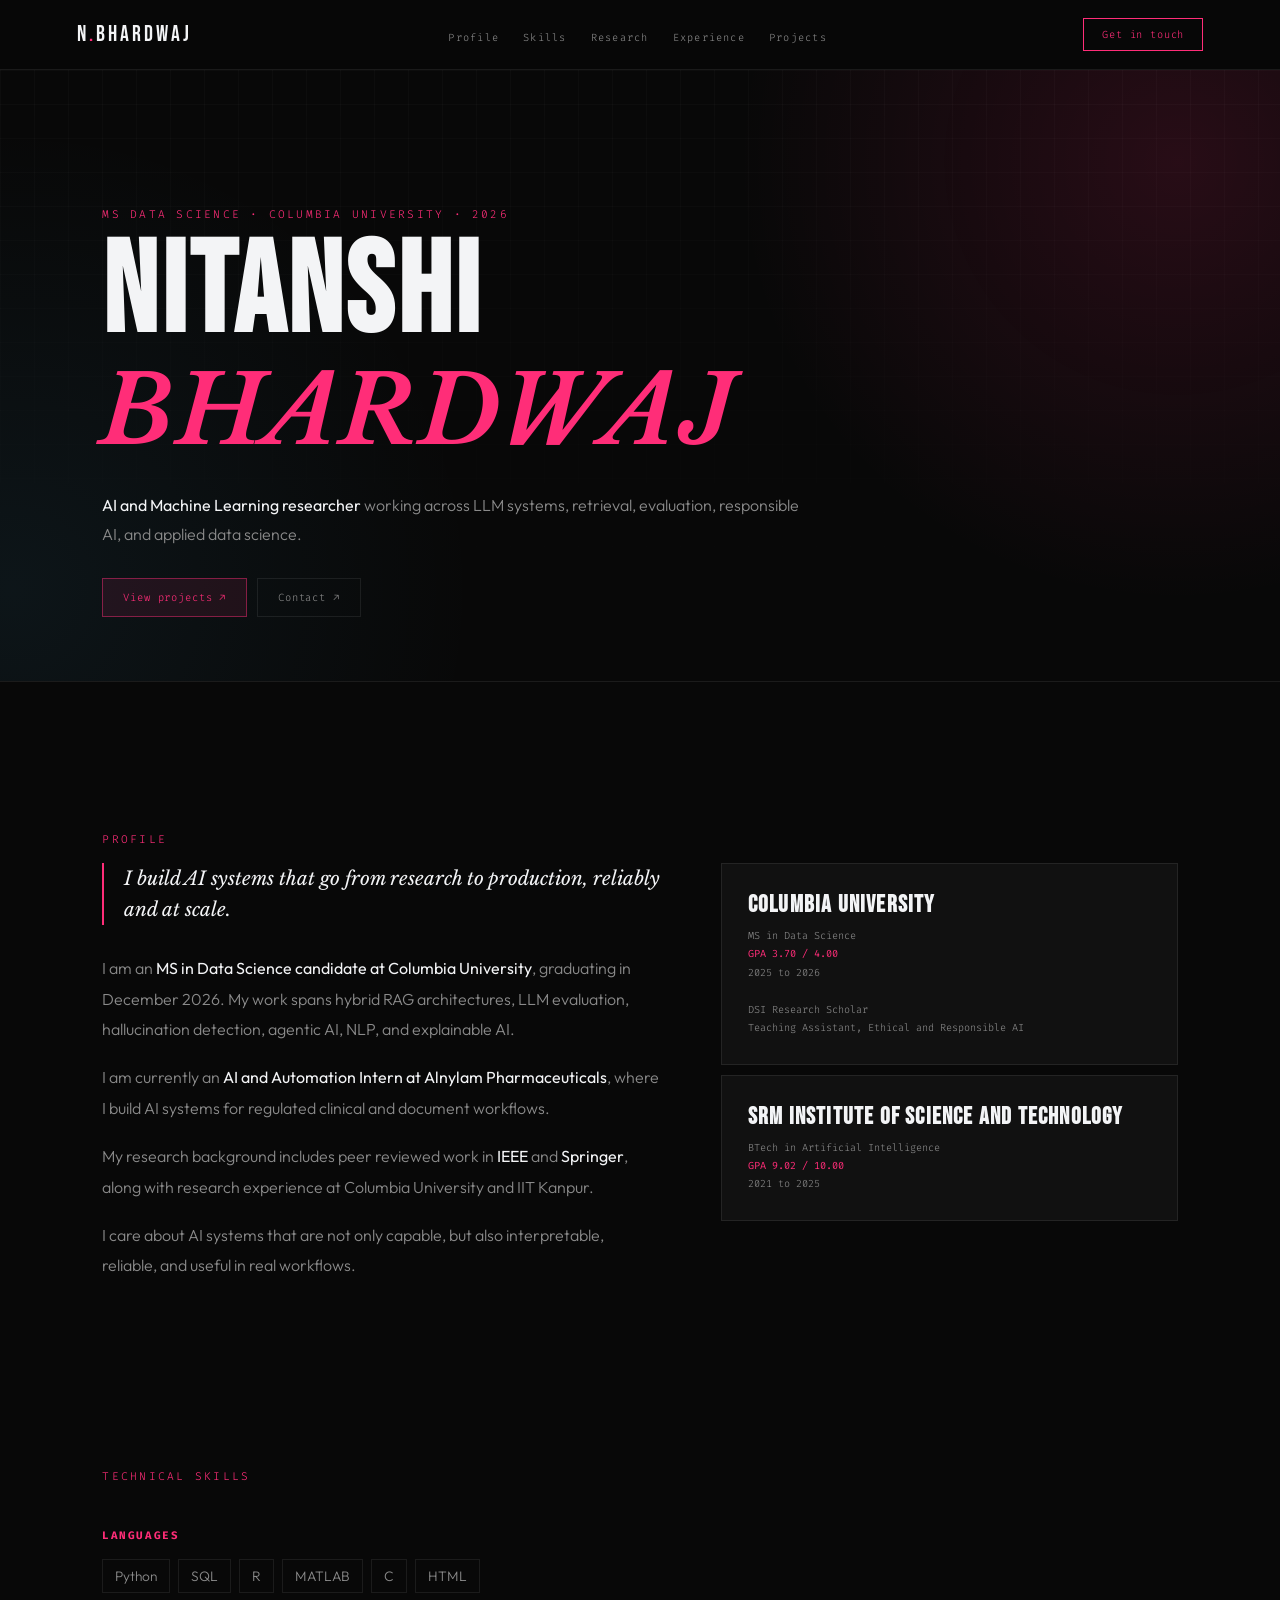
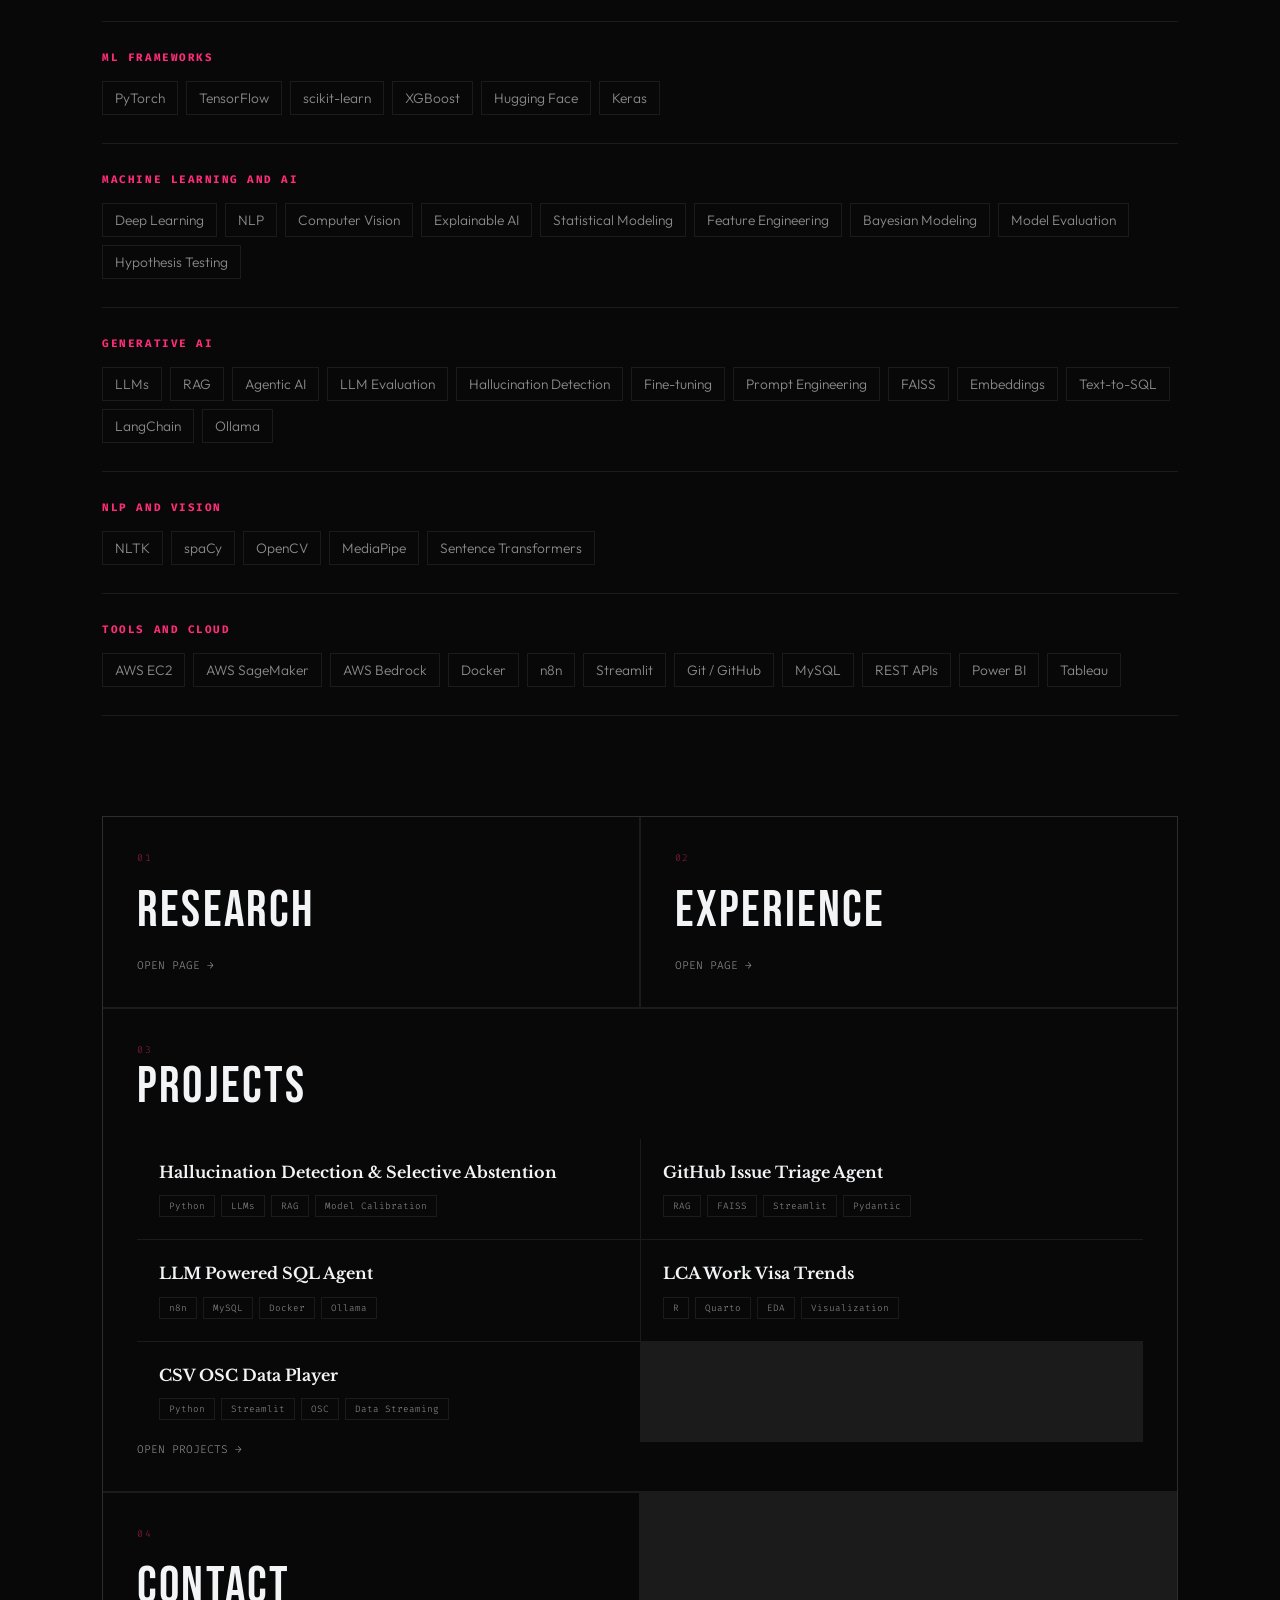
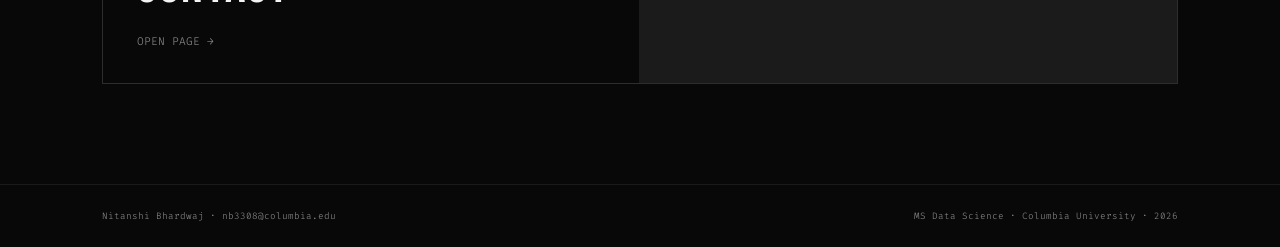
==== index.html @ 0e3512b6 "Keep profile and skills on homepage" ====
<!DOCTYPE html>
<html lang="en">
<head>
<meta charset="UTF-8"/>
<meta name="viewport" content="width=device-width,initial-scale=1.0"/>
<title>Nitanshi Bhardwaj | AI and Data Science</title>
<meta name="description" content="Nitanshi Bhardwaj, Columbia MS Data Science, AI and Machine Learning portfolio"/>
<link href="https://fonts.googleapis.com/css2?family=Bebas+Neue&family=Fira+Code:wght@300;400;500&family=Libre+Baskerville:ital,wght@0,400;0,700;1,400&family=Outfit:wght@300;400;500&display=swap" rel="stylesheet"/>
<link rel="stylesheet" href="assets/site.css"/>
</head>
<body>
<nav>
<a class="nav-mark" href="index.html">N<span>.</span>BHARDWAJ</a>
<ul class="nav-links">
<li><a href="#profile">Profile</a></li>
<li><a href="#skills">Skills</a></li>
<li><a href="research.html">Research</a></li>
<li><a href="experience.html">Experience</a></li>
<li><a href="projects.html">Projects</a></li>
</ul>
<a class="nav-cta" href="contact.html">Get in touch</a>
</nav>

<section class="hero">
<div class="hero-inner">
<div class="kicker">MS Data Science · Columbia University · 2026</div>
<h1>NITANSHI<br/><em>BHARDWAJ</em></h1>
<p class="hero-copy"><strong>AI and Machine Learning researcher</strong> working across LLM systems, retrieval, evaluation, responsible AI, and applied data science.</p>
<div class="hero-actions">
<a class="btn primary" href="projects.html">View projects ↗</a>
<a class="btn" href="contact.html">Contact ↗</a>
</div>
</div>
</section>

<main class="home-sections">

<section id="profile" class="page" style="padding-left:0;padding-right:0">
<div class="kicker">Profile</div>
<div class="content-grid">
<div class="prose">
<div class="quote">I build AI systems that go from research to production, reliably and at scale.</div>
<p>I am an <strong>MS in Data Science candidate at Columbia University</strong>, graduating in December 2026. My work spans hybrid RAG architectures, LLM evaluation, hallucination detection, agentic AI, NLP, and explainable AI.</p>
<p>I am currently an <strong>AI and Automation Intern at Alnylam Pharmaceuticals</strong>, where I build AI systems for regulated clinical and document workflows.</p>
<p>My research background includes peer reviewed work in <strong>IEEE</strong> and <strong>Springer</strong>, along with research experience at Columbia University and IIT Kanpur.</p>
<p>I care about AI systems that are not only capable, but also interpretable, reliable, and useful in real workflows.</p>
</div>
<div>
<div class="info-card"><h3>Columbia University</h3><div class="meta">MS in Data Science<br/><strong>GPA 3.70 / 4.00</strong><br/>2025 to 2026<br/><br/>DSI Research Scholar<br/>Teaching Assistant, Ethical and Responsible AI</div></div>
<div class="info-card"><h3>SRM Institute of Science and Technology</h3><div class="meta">BTech in Artificial Intelligence<br/><strong>GPA 9.02 / 10.00</strong><br/>2021 to 2025</div></div>
</div>
</div>
</section>

<section id="skills" class="page" style="padding-left:0;padding-right:0">
<div class="kicker">Technical Skills</div>
<div class="skill-group"><h3>Languages</h3><div class="skill-pills"><span class="skill-pill">Python</span><span class="skill-pill">SQL</span><span class="skill-pill">R</span><span class="skill-pill">MATLAB</span><span class="skill-pill">C</span><span class="skill-pill">HTML</span></div></div>
<div class="skill-group"><h3>ML Frameworks</h3><div class="skill-pills"><span class="skill-pill">PyTorch</span><span class="skill-pill">TensorFlow</span><span class="skill-pill">scikit-learn</span><span class="skill-pill">XGBoost</span><span class="skill-pill">Hugging Face</span><span class="skill-pill">Keras</span></div></div>
<div class="skill-group"><h3>Machine Learning and AI</h3><div class="skill-pills"><span class="skill-pill">Deep Learning</span><span class="skill-pill">NLP</span><span class="skill-pill">Computer Vision</span><span class="skill-pill">Explainable AI</span><span class="skill-pill">Statistical Modeling</span><span class="skill-pill">Feature Engineering</span><span class="skill-pill">Bayesian Modeling</span><span class="skill-pill">Model Evaluation</span><span class="skill-pill">Hypothesis Testing</span></div></div>
<div class="skill-group"><h3>Generative AI</h3><div class="skill-pills"><span class="skill-pill">LLMs</span><span class="skill-pill">RAG</span><span class="skill-pill">Agentic AI</span><span class="skill-pill">LLM Evaluation</span><span class="skill-pill">Hallucination Detection</span><span class="skill-pill">Fine-tuning</span><span class="skill-pill">Prompt Engineering</span><span class="skill-pill">FAISS</span><span class="skill-pill">Embeddings</span><span class="skill-pill">Text-to-SQL</span><span class="skill-pill">LangChain</span><span class="skill-pill">Ollama</span></div></div>
<div class="skill-group"><h3>NLP and Vision</h3><div class="skill-pills"><span class="skill-pill">NLTK</span><span class="skill-pill">spaCy</span><span class="skill-pill">OpenCV</span><span class="skill-pill">MediaPipe</span><span class="skill-pill">Sentence Transformers</span></div></div>
<div class="skill-group"><h3>Tools and Cloud</h3><div class="skill-pills"><span class="skill-pill">AWS EC2</span><span class="skill-pill">AWS SageMaker</span><span class="skill-pill">AWS Bedrock</span><span class="skill-pill">Docker</span><span class="skill-pill">n8n</span><span class="skill-pill">Streamlit</span><span class="skill-pill">Git / GitHub</span><span class="skill-pill">MySQL</span><span class="skill-pill">REST APIs</span><span class="skill-pill">Power BI</span><span class="skill-pill">Tableau</span></div></div>
</section>

<div class="section-grid">
<a class="section-card" href="research.html"><span class="section-index">01</span><span class="section-title">Research</span><span class="section-arrow">OPEN PAGE →</span></a>
<a class="section-card" href="experience.html"><span class="section-index">02</span><span class="section-title">Experience</span><span class="section-arrow">OPEN PAGE →</span></a>

<div class="section-card projects-preview">
<div>
<div class="section-index">03</div>
<a href="projects.html" style="text-decoration:none"><div class="section-title">Projects</div></a>
<div class="project-mini-list">
<a class="project-mini" href="projects.html#hallucination"><h3>Hallucination Detection &amp; Selective Abstention</h3><div class="tags"><span class="tag">Python</span><span class="tag">LLMs</span><span class="tag">RAG</span><span class="tag">Model Calibration</span></div></a>
<a class="project-mini" href="projects.html#triage"><h3>GitHub Issue Triage Agent</h3><div class="tags"><span class="tag">RAG</span><span class="tag">FAISS</span><span class="tag">Streamlit</span><span class="tag">Pydantic</span></div></a>
<a class="project-mini" href="projects.html#sql-agent"><h3>LLM Powered SQL Agent</h3><div class="tags"><span class="tag">n8n</span><span class="tag">MySQL</span><span class="tag">Docker</span><span class="tag">Ollama</span></div></a>
<a class="project-mini" href="projects.html#visa"><h3>LCA Work Visa Trends</h3><div class="tags"><span class="tag">R</span><span class="tag">Quarto</span><span class="tag">EDA</span><span class="tag">Visualization</span></div></a>
<a class="project-mini" href="projects.html#dataplayer"><h3>CSV OSC Data Player</h3><div class="tags"><span class="tag">Python</span><span class="tag">Streamlit</span><span class="tag">OSC</span><span class="tag">Data Streaming</span></div></a>
</div>
</div>
<a class="section-arrow" href="projects.html" style="text-decoration:none">OPEN PROJECTS →</a>
</div>

<a class="section-card" href="contact.html"><span class="section-index">04</span><span class="section-title">Contact</span><span class="section-arrow">OPEN PAGE →</span></a>
</div>

</main>

<footer>
<span>Nitanshi Bhardwaj · nb3308@columbia.edu</span>
<span>MS Data Science · Columbia University · 2026</span>
</footer>
<script src="assets/site.js"></script>
</body>
</html>
---- assets/site.css ----
:root{
  --black:#080808;
  --dark:#111111;
  --dark2:#181818;
  --fuchsia:#FF2D78;
  --f2:rgba(255,45,120,.09);
  --white:#F3F4F6;
  --off:#8A8A8A;
  --border:rgba(255,255,255,.08);
  --green:#00E5A0;
  --blue:#4FC3F7;
  --purple:#A78BFA;
}
*{box-sizing:border-box;margin:0;padding:0}
html{scroll-behavior:smooth}
body{background:var(--black);color:var(--white);font-family:'Outfit',sans-serif;font-weight:300;min-height:100vh}
a{color:inherit}
nav{position:sticky;top:0;z-index:50;padding:18px 6vw;display:flex;align-items:center;justify-content:space-between;border-bottom:1px solid var(--border);background:rgba(8,8,8,.92);backdrop-filter:blur(18px)}
.nav-mark{font-family:'Bebas Neue',sans-serif;font-size:1.35rem;letter-spacing:.14em;text-decoration:none}
.nav-mark span{color:var(--fuchsia)}
.nav-links{display:flex;gap:24px;list-style:none}
.nav-links a{font-family:'Fira Code',monospace;font-size:.65rem;color:var(--off);text-decoration:none;letter-spacing:.12em;transition:.2s}
.nav-links a:hover,.nav-links a.active{color:var(--white)}
.nav-cta{padding:9px 18px;border:1px solid var(--fuchsia);font-family:'Fira Code',monospace;font-size:.65rem;color:var(--fuchsia);text-decoration:none;letter-spacing:.08em}
.nav-cta:hover{background:var(--fuchsia);color:var(--black)}
.hero{min-height:68vh;padding:100px 8vw 64px;display:flex;align-items:flex-end;position:relative;overflow:hidden;border-bottom:1px solid var(--border)}
.hero::before{content:'';position:absolute;inset:-20%;background:
radial-gradient(circle at 80% 25%,rgba(255,45,120,.13),transparent 28%),
radial-gradient(circle at 15% 75%,rgba(79,195,247,.07),transparent 28%);
animation:drift 12s ease-in-out infinite alternate}
.hero::after{content:'';position:absolute;inset:0;background-image:linear-gradient(rgba(255,255,255,.025) 1px,transparent 1px),linear-gradient(90deg,rgba(255,255,255,.025) 1px,transparent 1px);background-size:34px 34px;mask-image:linear-gradient(to bottom,black,transparent 90%)}
.hero-inner{position:relative;z-index:2;max-width:1050px}
.kicker{font-family:'Fira Code',monospace;color:var(--fuchsia);letter-spacing:.2em;text-transform:uppercase;font-size:.7rem;margin-bottom:16px}
.hero h1,.page-head h1{font-family:'Bebas Neue',sans-serif;font-size:clamp(4rem,10vw,9rem);line-height:.88;letter-spacing:.025em}
.hero h1 em,.page-head h1 em{font-family:'Libre Baskerville',serif;font-style:italic;color:var(--fuchsia);font-size:.74em}
.hero-copy{max-width:700px;color:var(--off);font-size:1rem;line-height:1.85;margin-top:28px}
.hero-copy strong{color:var(--white);font-weight:400}
.hero-actions{display:flex;gap:10px;flex-wrap:wrap;margin-top:28px}
.btn{display:inline-flex;align-items:center;gap:9px;padding:12px 20px;border:1px solid var(--border);font-family:'Fira Code',monospace;font-size:.66rem;text-decoration:none;letter-spacing:.08em;color:var(--off);transition:.2s}
.btn:hover{color:var(--white);border-color:var(--white)}
.btn.primary{color:var(--fuchsia);border-color:rgba(255,45,120,.45);background:var(--f2)}
.btn.primary:hover{background:var(--fuchsia);color:var(--black);border-color:var(--fuchsia)}
.home-sections{padding:80px 8vw 100px}
.section-grid{display:grid;grid-template-columns:repeat(2,minmax(0,1fr));gap:2px;background:var(--border);border:1px solid var(--border)}
.section-card{background:var(--black);min-height:190px;padding:34px;display:flex;flex-direction:column;justify-content:space-between;text-decoration:none;position:relative;overflow:hidden;transition:.25s}
.section-card:hover{background:var(--dark)}
.section-card::before{content:'';position:absolute;left:0;top:0;width:100%;height:1px;background:var(--fuchsia);transform:scaleX(0);transform-origin:left;transition:.45s}
.section-card:hover::before{transform:scaleX(1)}
.section-index{font-family:'Fira Code',monospace;color:rgba(255,45,120,.5);font-size:.62rem;letter-spacing:.14em}
.section-title{font-family:'Bebas Neue',sans-serif;font-size:clamp(2rem,4vw,3.7rem);letter-spacing:.04em}
.section-arrow{font-family:'Fira Code',monospace;color:var(--off);font-size:.7rem;transition:.2s}
.section-card:hover .section-arrow{color:var(--fuchsia);transform:translateX(5px)}
.projects-preview{grid-column:1/-1;min-height:auto}
.project-mini-list{display:grid;grid-template-columns:repeat(2,minmax(0,1fr));gap:1px;background:var(--border);margin-top:22px}
.project-mini{background:var(--black);padding:22px;text-decoration:none;transition:.2s}
.project-mini:hover{background:var(--dark2)}
.project-mini h3{font-family:'Libre Baskerville',serif;font-size:1rem;line-height:1.4;margin-bottom:12px}
.tags{display:flex;flex-wrap:wrap;gap:6px}
.tag{padding:4px 9px;border:1px solid var(--border);font-family:'Fira Code',monospace;font-size:.58rem;color:var(--off)}
.page-head{padding:92px 8vw 56px;border-bottom:1px solid var(--border);background:var(--dark)}
.page-head p{max-width:680px;color:var(--off);line-height:1.8;margin-top:20px}
.page{padding:70px 8vw 100px;max-width:1280px;margin:0 auto}
.content-grid{display:grid;grid-template-columns:1.1fr .9fr;gap:60px}
.prose p{color:var(--off);line-height:1.9;margin-bottom:18px;font-size:1rem}
.prose strong{color:var(--white);font-weight:400}
.quote{font-family:'Libre Baskerville',serif;font-style:italic;font-size:1.18rem;line-height:1.65;border-left:2px solid var(--fuchsia);padding-left:20px;margin-bottom:28px}
.info-card{border:1px solid var(--border);background:var(--dark);padding:26px;margin-bottom:10px}
.info-card h3{font-family:'Bebas Neue',sans-serif;font-size:1.5rem;letter-spacing:.05em;margin-bottom:8px}
.meta{font-family:'Fira Code',monospace;font-size:.64rem;color:var(--off);line-height:1.8}
.meta strong{color:var(--fuchsia);font-weight:400}
.skill-group{padding:28px 0;border-bottom:1px solid var(--border)}
.skill-group:first-child{border-top:1px solid var(--border)}
.skill-group h3{font-family:'Fira Code',monospace;text-transform:uppercase;letter-spacing:.14em;font-size:.68rem;color:var(--fuchsia);margin-bottom:16px}
.skill-pills{display:flex;flex-wrap:wrap;gap:8px}
.skill-pill{padding:7px 12px;border:1px solid var(--border);color:var(--off);font-size:.86rem;transition:.2s}
.skill-pill:hover{border-color:var(--fuchsia);color:var(--fuchsia)}
.timeline{display:flex;flex-direction:column}
.timeline-item{display:grid;grid-template-columns:160px 1fr;gap:42px;padding:36px 0;border-bottom:1px solid var(--border)}
.timeline-item:first-child{border-top:1px solid var(--border)}
.period{font-family:'Fira Code',monospace;font-size:.64rem;color:var(--off);line-height:1.7}
.role{font-family:'Bebas Neue',sans-serif;font-size:1.7rem;letter-spacing:.05em}
.org{font-family:'Fira Code',monospace;color:var(--fuchsia);font-size:.68rem;letter-spacing:.08em;margin:5px 0 14px}
.bullets{list-style:none}
.bullets li{color:var(--off);line-height:1.75;margin:7px 0;padding-left:18px;position:relative}
.bullets li::before{content:'›';position:absolute;left:0;color:var(--fuchsia)}
.research-list{display:flex;flex-direction:column}
.paper{padding:36px 0;border-bottom:1px solid var(--border)}
.paper:first-child{border-top:1px solid var(--border)}
.paper-label{font-family:'Fira Code',monospace;color:var(--fuchsia);font-size:.64rem;letter-spacing:.14em;margin-bottom:12px}
.paper h2{font-family:'Libre Baskerville',serif;font-size:1.3rem;line-height:1.45;margin-bottom:12px}
.paper h2 a{text-decoration:none}
.paper h2 a:hover{color:var(--fuchsia)}
.paper p{color:var(--off);line-height:1.8;max-width:780px}
.project-detail{padding:44px 0;border-bottom:1px solid var(--border);scroll-margin-top:85px}
.project-detail:first-child{border-top:1px solid var(--border)}
.project-detail h2{font-family:'Libre Baskerville',serif;font-size:1.35rem;line-height:1.45;margin-bottom:14px}
.project-detail p{color:var(--off);line-height:1.8;max-width:820px;margin-bottom:16px}
.project-links{display:flex;gap:8px;flex-wrap:wrap;margin-top:18px}
.contact-grid{display:grid;grid-template-columns:repeat(2,minmax(0,1fr));gap:2px;background:var(--border)}
.contact-card{background:var(--black);padding:34px;text-decoration:none;min-height:150px;display:flex;flex-direction:column;justify-content:space-between;transition:.2s}
.contact-card:hover{background:var(--dark)}
.contact-card strong{font-family:'Bebas Neue',sans-serif;font-size:2rem;letter-spacing:.04em}
.contact-card span{font-family:'Fira Code',monospace;color:var(--off);font-size:.64rem}
footer{padding:25px 8vw;border-top:1px solid var(--border);display:flex;justify-content:space-between;gap:20px;color:var(--off);font-family:'Fira Code',monospace;font-size:.58rem}
@keyframes drift{from{transform:translate3d(-1%,0,0) scale(1)}to{transform:translate3d(2%,1%,0) scale(1.04)}}
@media(max-width:900px){
  .nav-links{display:none}
  nav{padding:16px 5vw}
  .hero,.page-head{padding-left:6vw;padding-right:6vw}
  .home-sections,.page{padding-left:6vw;padding-right:6vw}
  .section-grid,.content-grid,.contact-grid{grid-template-columns:1fr}
  .project-mini-list{grid-template-columns:1fr}
  .timeline-item{grid-template-columns:1fr;gap:14px}
  footer{flex-direction:column}
}
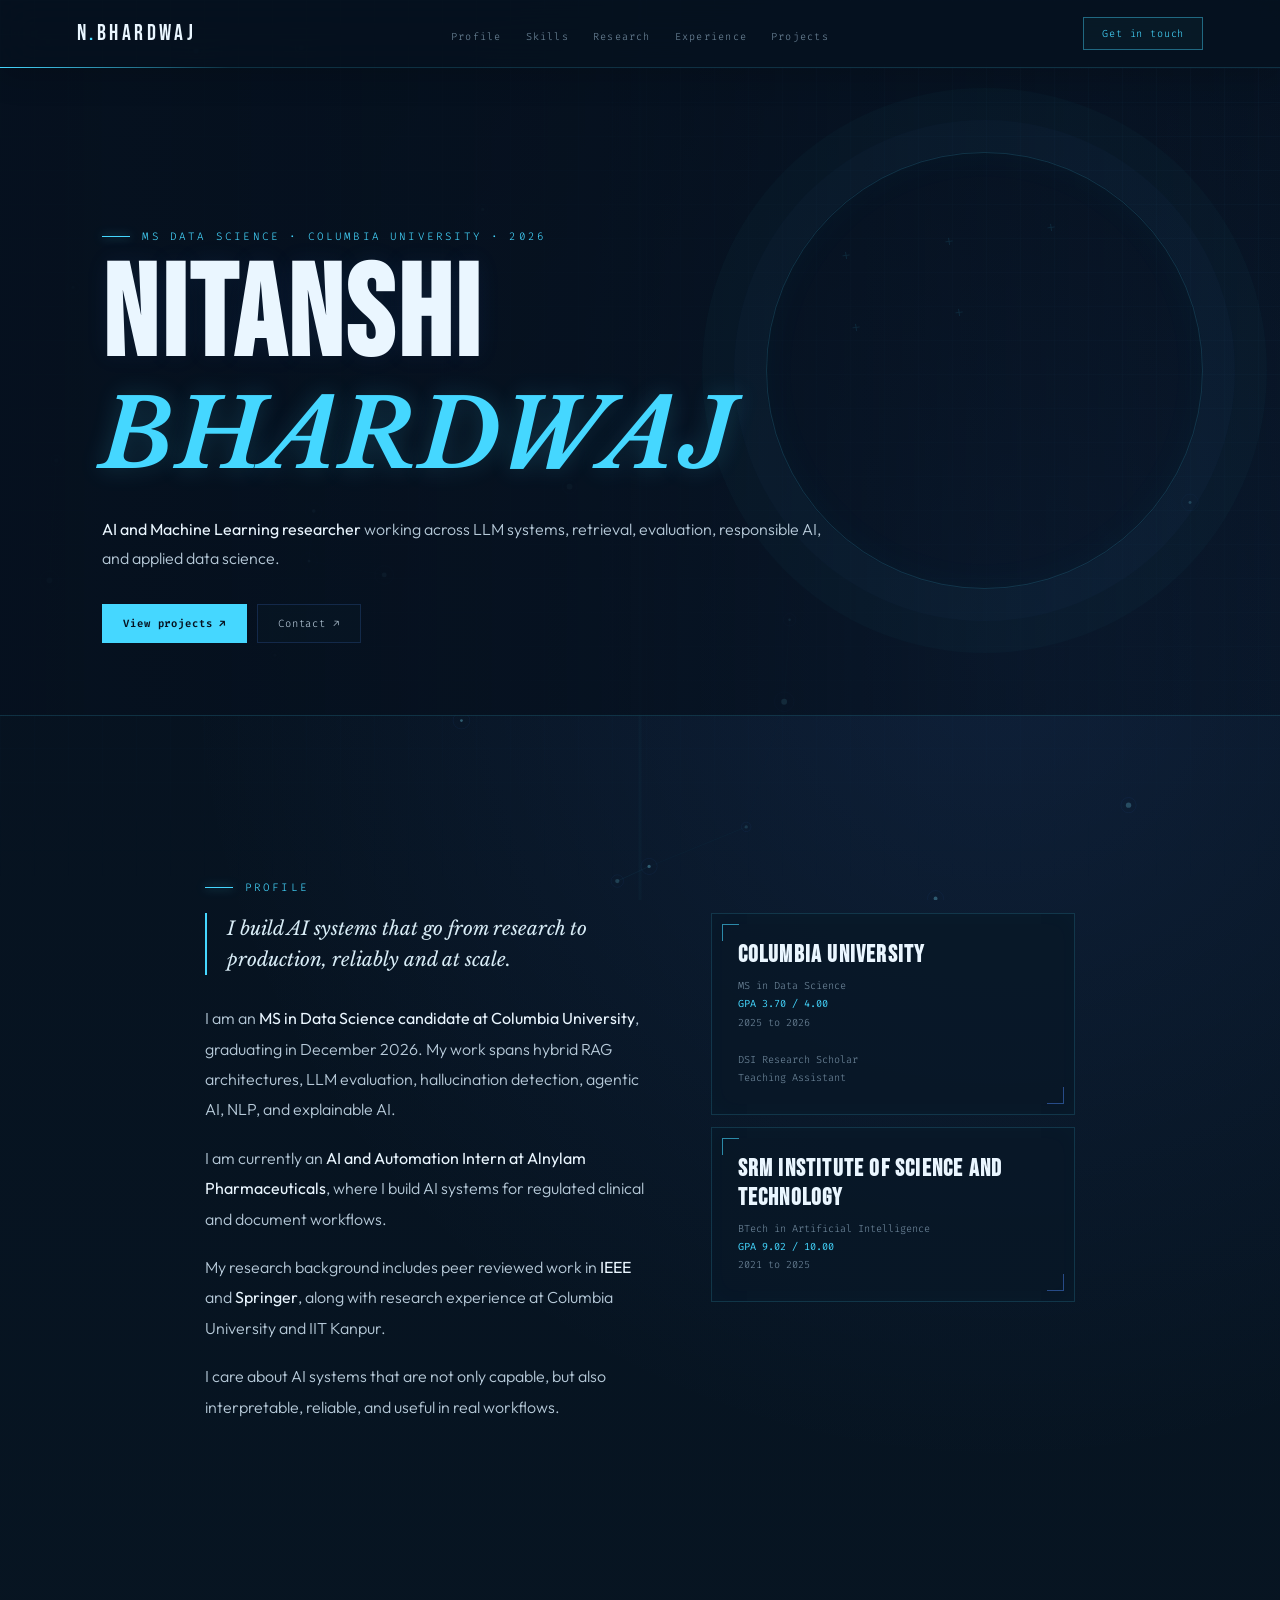
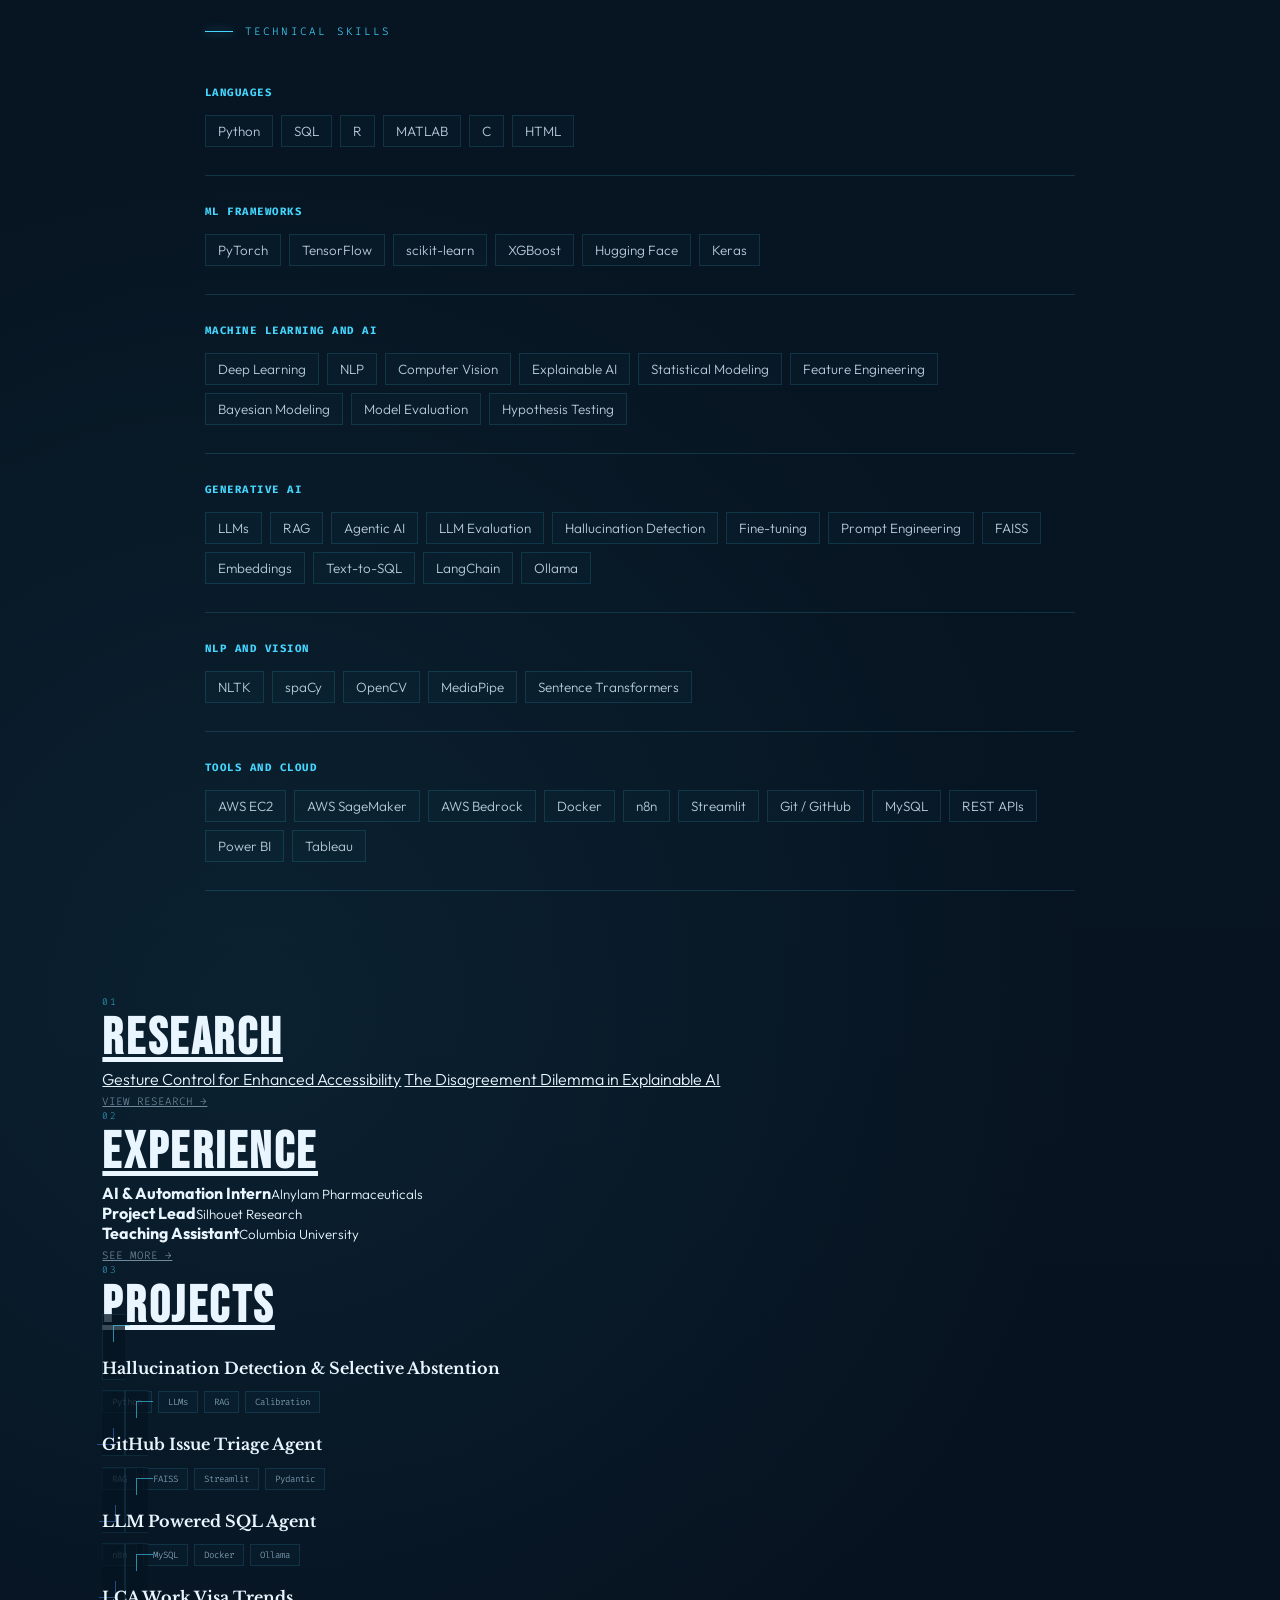
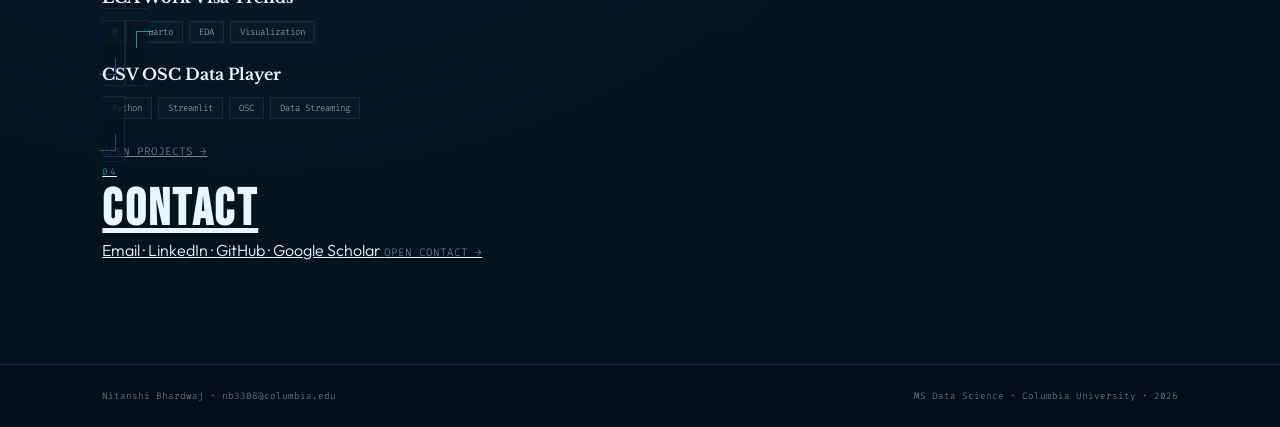
==== commit 09b215bf: "Fix homepage previews and force neural blueprint styles" ====
--- a/index.html
+++ b/index.html
@@ -6,7 +6,7 @@
 <title>Nitanshi Bhardwaj | AI and Data Science</title>
 <meta name="description" content="Nitanshi Bhardwaj, Columbia MS Data Science, AI and Machine Learning portfolio"/>
 <link href="https://fonts.googleapis.com/css2?family=Bebas+Neue&family=Fira+Code:wght@300;400;500&family=Libre+Baskerville:ital,wght@0,400;0,700;1,400&family=Outfit:wght@300;400;500&display=swap" rel="stylesheet"/>
-<link rel="stylesheet" href="assets/site.css"/>
+<link rel="stylesheet" href="assets/site.css?v=20261009-3"/>
 </head>
 <body>
 <nav>
@@ -35,7 +35,7 @@
 
 <main class="home-sections">
 
-<section id="profile" class="page" style="padding-left:0;padding-right:0">
+<section id="profile" class="page home-block">
 <div class="kicker">Profile</div>
 <div class="content-grid">
 <div class="prose">
@@ -46,13 +46,13 @@
 <p>I care about AI systems that are not only capable, but also interpretable, reliable, and useful in real workflows.</p>
 </div>
 <div>
-<div class="info-card"><h3>Columbia University</h3><div class="meta">MS in Data Science<br/><strong>GPA 3.70 / 4.00</strong><br/>2025 to 2026<br/><br/>DSI Research Scholar<br/>Teaching Assistant, Ethical and Responsible AI</div></div>
+<div class="info-card"><h3>Columbia University</h3><div class="meta">MS in Data Science<br/><strong>GPA 3.70 / 4.00</strong><br/>2025 to 2026<br/><br/>DSI Research Scholar<br/>Teaching Assistant</div></div>
 <div class="info-card"><h3>SRM Institute of Science and Technology</h3><div class="meta">BTech in Artificial Intelligence<br/><strong>GPA 9.02 / 10.00</strong><br/>2021 to 2025</div></div>
 </div>
 </div>
 </section>
 
-<section id="skills" class="page" style="padding-left:0;padding-right:0">
+<section id="skills" class="page home-block">
 <div class="kicker">Technical Skills</div>
 <div class="skill-group"><h3>Languages</h3><div class="skill-pills"><span class="skill-pill">Python</span><span class="skill-pill">SQL</span><span class="skill-pill">R</span><span class="skill-pill">MATLAB</span><span class="skill-pill">C</span><span class="skill-pill">HTML</span></div></div>
 <div class="skill-group"><h3>ML Frameworks</h3><div class="skill-pills"><span class="skill-pill">PyTorch</span><span class="skill-pill">TensorFlow</span><span class="skill-pill">scikit-learn</span><span class="skill-pill">XGBoost</span><span class="skill-pill">Hugging Face</span><span class="skill-pill">Keras</span></div></div>
@@ -62,34 +62,55 @@
 <div class="skill-group"><h3>Tools and Cloud</h3><div class="skill-pills"><span class="skill-pill">AWS EC2</span><span class="skill-pill">AWS SageMaker</span><span class="skill-pill">AWS Bedrock</span><span class="skill-pill">Docker</span><span class="skill-pill">n8n</span><span class="skill-pill">Streamlit</span><span class="skill-pill">Git / GitHub</span><span class="skill-pill">MySQL</span><span class="skill-pill">REST APIs</span><span class="skill-pill">Power BI</span><span class="skill-pill">Tableau</span></div></div>
 </section>
 
-<div class="section-grid">
-<a class="section-card" href="research.html"><span class="section-index">01</span><span class="section-title">Research</span><span class="section-arrow">OPEN PAGE →</span></a>
-<a class="section-card" href="experience.html"><span class="section-index">02</span><span class="section-title">Experience</span><span class="section-arrow">OPEN PAGE →</span></a>
+<div class="home-preview-grid">
 
-<div class="section-card projects-preview">
-<div>
+<section class="preview-card research-preview">
+<div class="section-index">01</div>
+<a class="preview-title-link" href="research.html"><h2 class="section-title">Research</h2></a>
+<div class="preview-list">
+<a href="research.html#gesture">Gesture Control for Enhanced Accessibility</a>
+<a href="research.html#xai">The Disagreement Dilemma in Explainable AI</a>
+</div>
+<a class="section-arrow" href="research.html">VIEW RESEARCH →</a>
+</section>
+
+<section class="preview-card experience-preview">
+<div class="section-index">02</div>
+<a class="preview-title-link" href="experience.html"><h2 class="section-title">Experience</h2></a>
+<div class="current-role-list">
+<div class="current-role"><span class="status-dot"></span><div><strong>AI &amp; Automation Intern</strong><small>Alnylam Pharmaceuticals</small></div></div>
+<div class="current-role"><span class="status-dot"></span><div><strong>Project Lead</strong><small>Silhouet Research</small></div></div>
+<div class="current-role"><span class="status-dot"></span><div><strong>Teaching Assistant</strong><small>Columbia University</small></div></div>
+</div>
+<a class="section-arrow" href="experience.html">SEE MORE →</a>
+</section>
+
+<section class="preview-card projects-preview">
 <div class="section-index">03</div>
-<a href="projects.html" style="text-decoration:none"><div class="section-title">Projects</div></a>
-<div class="project-mini-list">
-<a class="project-mini" href="projects.html#hallucination"><h3>Hallucination Detection &amp; Selective Abstention</h3><div class="tags"><span class="tag">Python</span><span class="tag">LLMs</span><span class="tag">RAG</span><span class="tag">Model Calibration</span></div></a>
+<a class="preview-title-link" href="projects.html"><h2 class="section-title">Projects</h2></a>
+<div class="project-home-grid">
+<a class="project-mini" href="projects.html#hallucination"><h3>Hallucination Detection &amp; Selective Abstention</h3><div class="tags"><span class="tag">Python</span><span class="tag">LLMs</span><span class="tag">RAG</span><span class="tag">Calibration</span></div></a>
 <a class="project-mini" href="projects.html#triage"><h3>GitHub Issue Triage Agent</h3><div class="tags"><span class="tag">RAG</span><span class="tag">FAISS</span><span class="tag">Streamlit</span><span class="tag">Pydantic</span></div></a>
 <a class="project-mini" href="projects.html#sql-agent"><h3>LLM Powered SQL Agent</h3><div class="tags"><span class="tag">n8n</span><span class="tag">MySQL</span><span class="tag">Docker</span><span class="tag">Ollama</span></div></a>
 <a class="project-mini" href="projects.html#visa"><h3>LCA Work Visa Trends</h3><div class="tags"><span class="tag">R</span><span class="tag">Quarto</span><span class="tag">EDA</span><span class="tag">Visualization</span></div></a>
 <a class="project-mini" href="projects.html#dataplayer"><h3>CSV OSC Data Player</h3><div class="tags"><span class="tag">Python</span><span class="tag">Streamlit</span><span class="tag">OSC</span><span class="tag">Data Streaming</span></div></a>
 </div>
+<a class="section-arrow" href="projects.html">OPEN PROJECTS →</a>
+</section>
+
+<a class="contact-strip" href="contact.html">
+<div><span class="section-index">04</span><h2 class="section-title">Contact</h2></div>
+<span class="contact-strip-copy">Email · LinkedIn · GitHub · Google Scholar</span>
+<span class="section-arrow">OPEN CONTACT →</span>
+</a>
+
 </div>
-<a class="section-arrow" href="projects.html" style="text-decoration:none">OPEN PROJECTS →</a>
-</div>
-
-<a class="section-card" href="contact.html"><span class="section-index">04</span><span class="section-title">Contact</span><span class="section-arrow">OPEN PAGE →</span></a>
-</div>
-
 </main>
 
 <footer>
 <span>Nitanshi Bhardwaj · nb3308@columbia.edu</span>
 <span>MS Data Science · Columbia University · 2026</span>
 </footer>
-<script src="assets/site.js"></script>
+<script src="assets/site.js?v=20261009-3"></script>
 </body>
 </html>
--- a/assets/site.css
+++ b/assets/site.css
@@ -1,109 +1,519 @@
 
 :root{
-  --black:#080808;
-  --dark:#111111;
-  --dark2:#181818;
-  --fuchsia:#FF2D78;
-  --f2:rgba(255,45,120,.09);
-  --white:#F3F4F6;
-  --off:#8A8A8A;
-  --border:rgba(255,255,255,.08);
-  --green:#00E5A0;
-  --blue:#4FC3F7;
-  --purple:#A78BFA;
+  --bg:#06111f;
+  --bg2:#081827;
+  --panel:rgba(8,24,39,.78);
+  --panel2:rgba(10,31,49,.72);
+  --cyan:#45d7ff;
+  --cyan2:#7ee8ff;
+  --blue:#4f8cff;
+  --violet:#8b7cf6;
+  --white:#eaf6ff;
+  --text:#b7cad9;
+  --muted:#71899d;
+  --line:rgba(69,215,255,.16);
+  --line2:rgba(79,140,255,.18);
+  --grid:rgba(76,164,220,.055);
+  --glow:0 0 24px rgba(69,215,255,.13);
 }
 *{box-sizing:border-box;margin:0;padding:0}
-html{scroll-behavior:smooth}
-body{background:var(--black);color:var(--white);font-family:'Outfit',sans-serif;font-weight:300;min-height:100vh}
+html{scroll-behavior:smooth;background:var(--bg)}
+body{
+  color:var(--white);
+  font-family:'Outfit',sans-serif;
+  font-weight:300;
+  min-height:100vh;
+  background:
+    radial-gradient(circle at 78% 18%,rgba(79,140,255,.11),transparent 26%),
+    radial-gradient(circle at 20% 72%,rgba(69,215,255,.07),transparent 30%),
+    linear-gradient(180deg,#06111f 0%,#071522 50%,#06111f 100%);
+  overflow-x:hidden;
+}
+body::before{
+  content:'';
+  position:fixed;
+  inset:0;
+  pointer-events:none;
+  z-index:0;
+  background-image:
+    linear-gradient(var(--grid) 1px,transparent 1px),
+    linear-gradient(90deg,var(--grid) 1px,transparent 1px);
+  background-size:34px 34px;
+  mask-image:linear-gradient(to bottom,rgba(0,0,0,.95),rgba(0,0,0,.42) 70%,transparent);
+}
+body::after{
+  content:'';
+  position:fixed;
+  inset:0;
+  pointer-events:none;
+  z-index:0;
+  background:linear-gradient(90deg,transparent 49.8%,rgba(69,215,255,.035) 50%,transparent 50.2%);
+}
 a{color:inherit}
-nav{position:sticky;top:0;z-index:50;padding:18px 6vw;display:flex;align-items:center;justify-content:space-between;border-bottom:1px solid var(--border);background:rgba(8,8,8,.92);backdrop-filter:blur(18px)}
-.nav-mark{font-family:'Bebas Neue',sans-serif;font-size:1.35rem;letter-spacing:.14em;text-decoration:none}
-.nav-mark span{color:var(--fuchsia)}
+nav,.hero,.home-sections,.page-head,.page,footer{position:relative;z-index:2}
+#neural-canvas{
+  position:fixed;
+  inset:0;
+  width:100%;
+  height:100%;
+  z-index:1;
+  pointer-events:none;
+  opacity:.5;
+}
+nav{
+  position:sticky;
+  top:0;
+  z-index:50;
+  padding:17px 6vw;
+  display:flex;
+  align-items:center;
+  justify-content:space-between;
+  border-bottom:1px solid var(--line);
+  background:rgba(6,17,31,.83);
+  backdrop-filter:blur(18px);
+  box-shadow:0 10px 30px rgba(0,0,0,.16);
+}
+nav::after{
+  content:'';
+  position:absolute;
+  left:0;
+  bottom:-1px;
+  width:18%;
+  height:1px;
+  background:linear-gradient(90deg,var(--cyan),transparent);
+  animation:scanline 7s ease-in-out infinite alternate;
+}
+.nav-mark{
+  font-family:'Bebas Neue',sans-serif;
+  font-size:1.35rem;
+  letter-spacing:.16em;
+  text-decoration:none;
+  color:var(--white);
+}
+.nav-mark span{color:var(--cyan)}
 .nav-links{display:flex;gap:24px;list-style:none}
-.nav-links a{font-family:'Fira Code',monospace;font-size:.65rem;color:var(--off);text-decoration:none;letter-spacing:.12em;transition:.2s}
-.nav-links a:hover,.nav-links a.active{color:var(--white)}
-.nav-cta{padding:9px 18px;border:1px solid var(--fuchsia);font-family:'Fira Code',monospace;font-size:.65rem;color:var(--fuchsia);text-decoration:none;letter-spacing:.08em}
-.nav-cta:hover{background:var(--fuchsia);color:var(--black)}
-.hero{min-height:68vh;padding:100px 8vw 64px;display:flex;align-items:flex-end;position:relative;overflow:hidden;border-bottom:1px solid var(--border)}
-.hero::before{content:'';position:absolute;inset:-20%;background:
-radial-gradient(circle at 80% 25%,rgba(255,45,120,.13),transparent 28%),
-radial-gradient(circle at 15% 75%,rgba(79,195,247,.07),transparent 28%);
-animation:drift 12s ease-in-out infinite alternate}
-.hero::after{content:'';position:absolute;inset:0;background-image:linear-gradient(rgba(255,255,255,.025) 1px,transparent 1px),linear-gradient(90deg,rgba(255,255,255,.025) 1px,transparent 1px);background-size:34px 34px;mask-image:linear-gradient(to bottom,black,transparent 90%)}
-.hero-inner{position:relative;z-index:2;max-width:1050px}
-.kicker{font-family:'Fira Code',monospace;color:var(--fuchsia);letter-spacing:.2em;text-transform:uppercase;font-size:.7rem;margin-bottom:16px}
-.hero h1,.page-head h1{font-family:'Bebas Neue',sans-serif;font-size:clamp(4rem,10vw,9rem);line-height:.88;letter-spacing:.025em}
-.hero h1 em,.page-head h1 em{font-family:'Libre Baskerville',serif;font-style:italic;color:var(--fuchsia);font-size:.74em}
-.hero-copy{max-width:700px;color:var(--off);font-size:1rem;line-height:1.85;margin-top:28px}
+.nav-links a{
+  font-family:'Fira Code',monospace;
+  font-size:.64rem;
+  color:var(--muted);
+  text-decoration:none;
+  letter-spacing:.12em;
+  transition:.2s;
+}
+.nav-links a:hover,.nav-links a.active{color:var(--cyan2);text-shadow:0 0 12px rgba(69,215,255,.35)}
+.nav-cta,.btn{
+  position:relative;
+  overflow:hidden;
+}
+.nav-cta{
+  padding:9px 18px;
+  border:1px solid rgba(69,215,255,.42);
+  font-family:'Fira Code',monospace;
+  font-size:.64rem;
+  color:var(--cyan);
+  text-decoration:none;
+  letter-spacing:.08em;
+  background:rgba(69,215,255,.035);
+  transition:.2s;
+}
+.nav-cta:hover{background:rgba(69,215,255,.12);box-shadow:var(--glow)}
+.hero{
+  min-height:72vh;
+  padding:110px 8vw 72px;
+  display:flex;
+  align-items:flex-end;
+  overflow:hidden;
+  border-bottom:1px solid var(--line);
+  background:
+    linear-gradient(90deg,rgba(6,17,31,.96) 0%,rgba(6,17,31,.84) 45%,rgba(6,17,31,.36) 100%);
+}
+.hero::before{
+  content:'';
+  position:absolute;
+  right:6vw;
+  top:13%;
+  width:min(34vw,460px);
+  aspect-ratio:1;
+  border:1px solid rgba(69,215,255,.16);
+  border-radius:50%;
+  box-shadow:
+    0 0 0 32px rgba(79,140,255,.025),
+    0 0 0 64px rgba(69,215,255,.018),
+    inset 0 0 40px rgba(69,215,255,.03);
+  animation:orb 10s ease-in-out infinite;
+}
+.hero::after{
+  content:'+   +   +   +   +';
+  position:absolute;
+  right:8vw;
+  top:20%;
+  width:26vw;
+  min-width:250px;
+  color:rgba(69,215,255,.11);
+  font-family:'Fira Code',monospace;
+  letter-spacing:2.6em;
+  line-height:4.5;
+  transform:rotate(-8deg);
+}
+.hero-inner{position:relative;z-index:3;max-width:1050px}
+.kicker{
+  display:inline-flex;
+  align-items:center;
+  gap:12px;
+  font-family:'Fira Code',monospace;
+  color:var(--cyan);
+  letter-spacing:.2em;
+  text-transform:uppercase;
+  font-size:.68rem;
+  margin-bottom:18px;
+}
+.kicker::before{
+  content:'';
+  width:28px;
+  height:1px;
+  background:var(--cyan);
+  box-shadow:0 0 10px rgba(69,215,255,.7);
+}
+.hero h1,.page-head h1{
+  font-family:'Bebas Neue',sans-serif;
+  font-size:clamp(4rem,10vw,9rem);
+  line-height:.88;
+  letter-spacing:.025em;
+  color:var(--white);
+  text-shadow:0 0 24px rgba(79,140,255,.08);
+}
+.hero h1 em,.page-head h1 em{
+  font-family:'Libre Baskerville',serif;
+  font-style:italic;
+  color:var(--cyan);
+  font-size:.74em;
+  text-shadow:0 0 24px rgba(69,215,255,.2);
+}
+.hero-copy{
+  max-width:720px;
+  color:var(--text);
+  font-size:1rem;
+  line-height:1.85;
+  margin-top:28px;
+}
 .hero-copy strong{color:var(--white);font-weight:400}
-.hero-actions{display:flex;gap:10px;flex-wrap:wrap;margin-top:28px}
-.btn{display:inline-flex;align-items:center;gap:9px;padding:12px 20px;border:1px solid var(--border);font-family:'Fira Code',monospace;font-size:.66rem;text-decoration:none;letter-spacing:.08em;color:var(--off);transition:.2s}
-.btn:hover{color:var(--white);border-color:var(--white)}
-.btn.primary{color:var(--fuchsia);border-color:rgba(255,45,120,.45);background:var(--f2)}
-.btn.primary:hover{background:var(--fuchsia);color:var(--black);border-color:var(--fuchsia)}
-.home-sections{padding:80px 8vw 100px}
-.section-grid{display:grid;grid-template-columns:repeat(2,minmax(0,1fr));gap:2px;background:var(--border);border:1px solid var(--border)}
-.section-card{background:var(--black);min-height:190px;padding:34px;display:flex;flex-direction:column;justify-content:space-between;text-decoration:none;position:relative;overflow:hidden;transition:.25s}
-.section-card:hover{background:var(--dark)}
-.section-card::before{content:'';position:absolute;left:0;top:0;width:100%;height:1px;background:var(--fuchsia);transform:scaleX(0);transform-origin:left;transition:.45s}
-.section-card:hover::before{transform:scaleX(1)}
-.section-index{font-family:'Fira Code',monospace;color:rgba(255,45,120,.5);font-size:.62rem;letter-spacing:.14em}
-.section-title{font-family:'Bebas Neue',sans-serif;font-size:clamp(2rem,4vw,3.7rem);letter-spacing:.04em}
-.section-arrow{font-family:'Fira Code',monospace;color:var(--off);font-size:.7rem;transition:.2s}
-.section-card:hover .section-arrow{color:var(--fuchsia);transform:translateX(5px)}
+.hero-actions{display:flex;gap:10px;flex-wrap:wrap;margin-top:30px}
+.btn{
+  display:inline-flex;
+  align-items:center;
+  gap:9px;
+  padding:12px 20px;
+  border:1px solid var(--line2);
+  font-family:'Fira Code',monospace;
+  font-size:.66rem;
+  text-decoration:none;
+  letter-spacing:.08em;
+  color:var(--text);
+  background:rgba(8,24,39,.5);
+  transition:.2s;
+}
+.btn:hover{color:var(--cyan2);border-color:rgba(69,215,255,.5);box-shadow:var(--glow)}
+.btn.primary{
+  color:#06111f;
+  border-color:var(--cyan);
+  background:var(--cyan);
+  font-weight:600;
+}
+.btn.primary:hover{background:var(--cyan2);color:#041018}
+.home-sections{padding:84px 8vw 104px}
+.section-grid{
+  display:grid;
+  grid-template-columns:repeat(2,minmax(0,1fr));
+  gap:12px;
+  background:transparent;
+  border:none;
+}
+.section-card{
+  background:linear-gradient(180deg,rgba(9,29,47,.7),rgba(7,22,36,.7));
+  border:1px solid var(--line);
+  min-height:190px;
+  padding:34px;
+  display:flex;
+  flex-direction:column;
+  justify-content:space-between;
+  text-decoration:none;
+  position:relative;
+  overflow:hidden;
+  transition:.25s;
+  box-shadow:inset 0 0 24px rgba(69,215,255,.015);
+}
+.section-card::before,
+.info-card::before,
+.project-mini::before,
+.contact-card::before{
+  content:'';
+  position:absolute;
+  left:10px;
+  top:10px;
+  width:16px;
+  height:16px;
+  border-left:1px solid var(--cyan);
+  border-top:1px solid var(--cyan);
+  opacity:.6;
+}
+.section-card::after,
+.info-card::after,
+.project-mini::after,
+.contact-card::after{
+  content:'';
+  position:absolute;
+  right:10px;
+  bottom:10px;
+  width:16px;
+  height:16px;
+  border-right:1px solid var(--blue);
+  border-bottom:1px solid var(--blue);
+  opacity:.45;
+}
+.section-card:hover{
+  transform:translateY(-2px);
+  border-color:rgba(69,215,255,.4);
+  background:linear-gradient(180deg,rgba(10,36,57,.82),rgba(7,24,39,.82));
+  box-shadow:0 0 30px rgba(69,215,255,.07);
+}
+.section-index{
+  font-family:'Fira Code',monospace;
+  color:rgba(69,215,255,.65);
+  font-size:.61rem;
+  letter-spacing:.14em;
+}
+.section-title{
+  font-family:'Bebas Neue',sans-serif;
+  font-size:clamp(2rem,4vw,3.7rem);
+  letter-spacing:.05em;
+}
+.section-arrow{
+  font-family:'Fira Code',monospace;
+  color:var(--muted);
+  font-size:.68rem;
+  transition:.2s;
+}
+.section-card:hover .section-arrow{color:var(--cyan);transform:translateX(5px)}
 .projects-preview{grid-column:1/-1;min-height:auto}
-.project-mini-list{display:grid;grid-template-columns:repeat(2,minmax(0,1fr));gap:1px;background:var(--border);margin-top:22px}
-.project-mini{background:var(--black);padding:22px;text-decoration:none;transition:.2s}
-.project-mini:hover{background:var(--dark2)}
-.project-mini h3{font-family:'Libre Baskerville',serif;font-size:1rem;line-height:1.4;margin-bottom:12px}
+.project-mini-list{
+  display:grid;
+  grid-template-columns:repeat(2,minmax(0,1fr));
+  gap:10px;
+  background:transparent;
+  margin-top:22px;
+}
+.project-mini{
+  position:relative;
+  background:rgba(6,20,33,.76);
+  border:1px solid rgba(69,215,255,.11);
+  padding:22px;
+  text-decoration:none;
+  transition:.2s;
+}
+.project-mini:hover{background:rgba(9,34,53,.85);border-color:rgba(69,215,255,.3)}
+.project-mini h3{
+  font-family:'Libre Baskerville',serif;
+  font-size:1rem;
+  line-height:1.4;
+  margin-bottom:12px;
+}
 .tags{display:flex;flex-wrap:wrap;gap:6px}
-.tag{padding:4px 9px;border:1px solid var(--border);font-family:'Fira Code',monospace;font-size:.58rem;color:var(--off)}
-.page-head{padding:92px 8vw 56px;border-bottom:1px solid var(--border);background:var(--dark)}
-.page-head p{max-width:680px;color:var(--off);line-height:1.8;margin-top:20px}
-.page{padding:70px 8vw 100px;max-width:1280px;margin:0 auto}
+.tag{
+  padding:4px 9px;
+  border:1px solid rgba(69,215,255,.13);
+  font-family:'Fira Code',monospace;
+  font-size:.57rem;
+  color:#8fb0c5;
+  background:rgba(69,215,255,.025);
+}
+.page-head{
+  padding:96px 8vw 60px;
+  border-bottom:1px solid var(--line);
+  background:linear-gradient(135deg,rgba(8,26,42,.92),rgba(6,17,31,.72));
+  overflow:hidden;
+}
+.page-head::after{
+  content:'';
+  position:absolute;
+  right:7vw;
+  top:20px;
+  width:230px;
+  height:230px;
+  border:1px solid rgba(69,215,255,.1);
+  border-radius:50%;
+  box-shadow:0 0 0 30px rgba(69,215,255,.018),0 0 0 60px rgba(79,140,255,.012);
+}
+.page-head p{max-width:680px;color:var(--text);line-height:1.8;margin-top:20px}
+.page{padding:72px 8vw 104px;max-width:1280px;margin:0 auto}
 .content-grid{display:grid;grid-template-columns:1.1fr .9fr;gap:60px}
-.prose p{color:var(--off);line-height:1.9;margin-bottom:18px;font-size:1rem}
+.prose p{color:var(--text);line-height:1.9;margin-bottom:18px;font-size:1rem}
 .prose strong{color:var(--white);font-weight:400}
-.quote{font-family:'Libre Baskerville',serif;font-style:italic;font-size:1.18rem;line-height:1.65;border-left:2px solid var(--fuchsia);padding-left:20px;margin-bottom:28px}
-.info-card{border:1px solid var(--border);background:var(--dark);padding:26px;margin-bottom:10px}
-.info-card h3{font-family:'Bebas Neue',sans-serif;font-size:1.5rem;letter-spacing:.05em;margin-bottom:8px}
-.meta{font-family:'Fira Code',monospace;font-size:.64rem;color:var(--off);line-height:1.8}
-.meta strong{color:var(--fuchsia);font-weight:400}
-.skill-group{padding:28px 0;border-bottom:1px solid var(--border)}
-.skill-group:first-child{border-top:1px solid var(--border)}
-.skill-group h3{font-family:'Fira Code',monospace;text-transform:uppercase;letter-spacing:.14em;font-size:.68rem;color:var(--fuchsia);margin-bottom:16px}
+.quote{
+  font-family:'Libre Baskerville',serif;
+  font-style:italic;
+  font-size:1.18rem;
+  line-height:1.65;
+  border-left:2px solid var(--cyan);
+  padding-left:20px;
+  margin-bottom:28px;
+  color:#d8ecf6;
+}
+.info-card{
+  position:relative;
+  border:1px solid var(--line);
+  background:var(--panel);
+  padding:26px;
+  margin-bottom:12px;
+  box-shadow:inset 0 0 24px rgba(69,215,255,.018);
+}
+.info-card h3{
+  font-family:'Bebas Neue',sans-serif;
+  font-size:1.5rem;
+  letter-spacing:.05em;
+  margin-bottom:8px;
+}
+.meta{font-family:'Fira Code',monospace;font-size:.64rem;color:var(--muted);line-height:1.8}
+.meta strong{color:var(--cyan);font-weight:400}
+.skill-group{
+  padding:28px 0;
+  border-bottom:1px solid var(--line);
+}
+.skill-group:first-child{border-top:1px solid var(--line)}
+.skill-group h3{
+  font-family:'Fira Code',monospace;
+  text-transform:uppercase;
+  letter-spacing:.14em;
+  font-size:.67rem;
+  color:var(--cyan);
+  margin-bottom:16px;
+}
 .skill-pills{display:flex;flex-wrap:wrap;gap:8px}
-.skill-pill{padding:7px 12px;border:1px solid var(--border);color:var(--off);font-size:.86rem;transition:.2s}
-.skill-pill:hover{border-color:var(--fuchsia);color:var(--fuchsia)}
+.skill-pill{
+  padding:7px 12px;
+  border:1px solid rgba(69,215,255,.14);
+  color:var(--text);
+  font-size:.84rem;
+  background:rgba(69,215,255,.025);
+  transition:.2s;
+}
+.skill-pill:hover{
+  border-color:rgba(69,215,255,.55);
+  color:var(--cyan2);
+  box-shadow:0 0 14px rgba(69,215,255,.07);
+}
 .timeline{display:flex;flex-direction:column}
-.timeline-item{display:grid;grid-template-columns:160px 1fr;gap:42px;padding:36px 0;border-bottom:1px solid var(--border)}
-.timeline-item:first-child{border-top:1px solid var(--border)}
-.period{font-family:'Fira Code',monospace;font-size:.64rem;color:var(--off);line-height:1.7}
+.timeline-item{
+  display:grid;
+  grid-template-columns:160px 1fr;
+  gap:42px;
+  padding:36px 0;
+  border-bottom:1px solid var(--line);
+  position:relative;
+}
+.timeline-item:first-child{border-top:1px solid var(--line)}
+.timeline-item::before{
+  content:'';
+  position:absolute;
+  left:148px;
+  top:44px;
+  width:7px;
+  height:7px;
+  border:1px solid var(--cyan);
+  border-radius:50%;
+  box-shadow:0 0 12px rgba(69,215,255,.45);
+}
+.period{font-family:'Fira Code',monospace;font-size:.64rem;color:var(--muted);line-height:1.7}
 .role{font-family:'Bebas Neue',sans-serif;font-size:1.7rem;letter-spacing:.05em}
-.org{font-family:'Fira Code',monospace;color:var(--fuchsia);font-size:.68rem;letter-spacing:.08em;margin:5px 0 14px}
+.org{font-family:'Fira Code',monospace;color:var(--cyan);font-size:.68rem;letter-spacing:.08em;margin:5px 0 14px}
 .bullets{list-style:none}
-.bullets li{color:var(--off);line-height:1.75;margin:7px 0;padding-left:18px;position:relative}
-.bullets li::before{content:'›';position:absolute;left:0;color:var(--fuchsia)}
+.bullets li{color:var(--text);line-height:1.75;margin:7px 0;padding-left:18px;position:relative}
+.bullets li::before{content:'›';position:absolute;left:0;color:var(--cyan)}
 .research-list{display:flex;flex-direction:column}
-.paper{padding:36px 0;border-bottom:1px solid var(--border)}
-.paper:first-child{border-top:1px solid var(--border)}
-.paper-label{font-family:'Fira Code',monospace;color:var(--fuchsia);font-size:.64rem;letter-spacing:.14em;margin-bottom:12px}
+.paper{
+  padding:36px 0;
+  border-bottom:1px solid var(--line);
+  position:relative;
+}
+.paper:first-child{border-top:1px solid var(--line)}
+.paper::before{
+  content:'RESEARCH NODE';
+  position:absolute;
+  right:0;
+  top:38px;
+  font-family:'Fira Code',monospace;
+  font-size:.54rem;
+  letter-spacing:.16em;
+  color:rgba(69,215,255,.22);
+}
+.paper-label{font-family:'Fira Code',monospace;color:var(--cyan);font-size:.64rem;letter-spacing:.14em;margin-bottom:12px}
 .paper h2{font-family:'Libre Baskerville',serif;font-size:1.3rem;line-height:1.45;margin-bottom:12px}
 .paper h2 a{text-decoration:none}
-.paper h2 a:hover{color:var(--fuchsia)}
-.paper p{color:var(--off);line-height:1.8;max-width:780px}
-.project-detail{padding:44px 0;border-bottom:1px solid var(--border);scroll-margin-top:85px}
-.project-detail:first-child{border-top:1px solid var(--border)}
+.paper h2 a:hover{color:var(--cyan2)}
+.paper p{color:var(--text);line-height:1.8;max-width:780px}
+.project-detail{
+  padding:44px 0;
+  border-bottom:1px solid var(--line);
+  scroll-margin-top:85px;
+  position:relative;
+}
+.project-detail:first-child{border-top:1px solid var(--line)}
+.project-detail::before{
+  content:'PROJECT';
+  position:absolute;
+  right:0;
+  top:48px;
+  color:rgba(69,215,255,.19);
+  font-family:'Fira Code',monospace;
+  font-size:.54rem;
+  letter-spacing:.18em;
+}
 .project-detail h2{font-family:'Libre Baskerville',serif;font-size:1.35rem;line-height:1.45;margin-bottom:14px}
-.project-detail p{color:var(--off);line-height:1.8;max-width:820px;margin-bottom:16px}
+.project-detail p{color:var(--text);line-height:1.8;max-width:820px;margin-bottom:16px}
 .project-links{display:flex;gap:8px;flex-wrap:wrap;margin-top:18px}
-.contact-grid{display:grid;grid-template-columns:repeat(2,minmax(0,1fr));gap:2px;background:var(--border)}
-.contact-card{background:var(--black);padding:34px;text-decoration:none;min-height:150px;display:flex;flex-direction:column;justify-content:space-between;transition:.2s}
-.contact-card:hover{background:var(--dark)}
+.contact-grid{
+  display:grid;
+  grid-template-columns:repeat(2,minmax(0,1fr));
+  gap:12px;
+  background:transparent;
+}
+.contact-card{
+  position:relative;
+  background:var(--panel);
+  border:1px solid var(--line);
+  padding:34px;
+  text-decoration:none;
+  min-height:150px;
+  display:flex;
+  flex-direction:column;
+  justify-content:space-between;
+  transition:.2s;
+}
+.contact-card:hover{
+  background:rgba(10,34,53,.88);
+  border-color:rgba(69,215,255,.4);
+  box-shadow:var(--glow);
+}
 .contact-card strong{font-family:'Bebas Neue',sans-serif;font-size:2rem;letter-spacing:.04em}
-.contact-card span{font-family:'Fira Code',monospace;color:var(--off);font-size:.64rem}
-footer{padding:25px 8vw;border-top:1px solid var(--border);display:flex;justify-content:space-between;gap:20px;color:var(--off);font-family:'Fira Code',monospace;font-size:.58rem}
-@keyframes drift{from{transform:translate3d(-1%,0,0) scale(1)}to{transform:translate3d(2%,1%,0) scale(1.04)}}
+.contact-card span{font-family:'Fira Code',monospace;color:var(--muted);font-size:.64rem}
+footer{
+  padding:25px 8vw;
+  border-top:1px solid var(--line);
+  display:flex;
+  justify-content:space-between;
+  gap:20px;
+  color:var(--muted);
+  font-family:'Fira Code',monospace;
+  font-size:.58rem;
+  background:rgba(5,15,26,.72);
+}
+@keyframes orb{
+  0%,100%{transform:translate3d(0,0,0) scale(1)}
+  50%{transform:translate3d(-16px,12px,0) scale(1.035)}
+}
+@keyframes scanline{
+  from{transform:translateX(0)}
+  to{transform:translateX(440%)}
+}
 @media(max-width:900px){
   .nav-links{display:none}
   nav{padding:16px 5vw}
@@ -112,5 +522,7 @@
   .section-grid,.content-grid,.contact-grid{grid-template-columns:1fr}
   .project-mini-list{grid-template-columns:1fr}
   .timeline-item{grid-template-columns:1fr;gap:14px}
+  .timeline-item::before{display:none}
+  .hero::before{width:70vw;right:-18vw;opacity:.45}
   footer{flex-direction:column}
 }
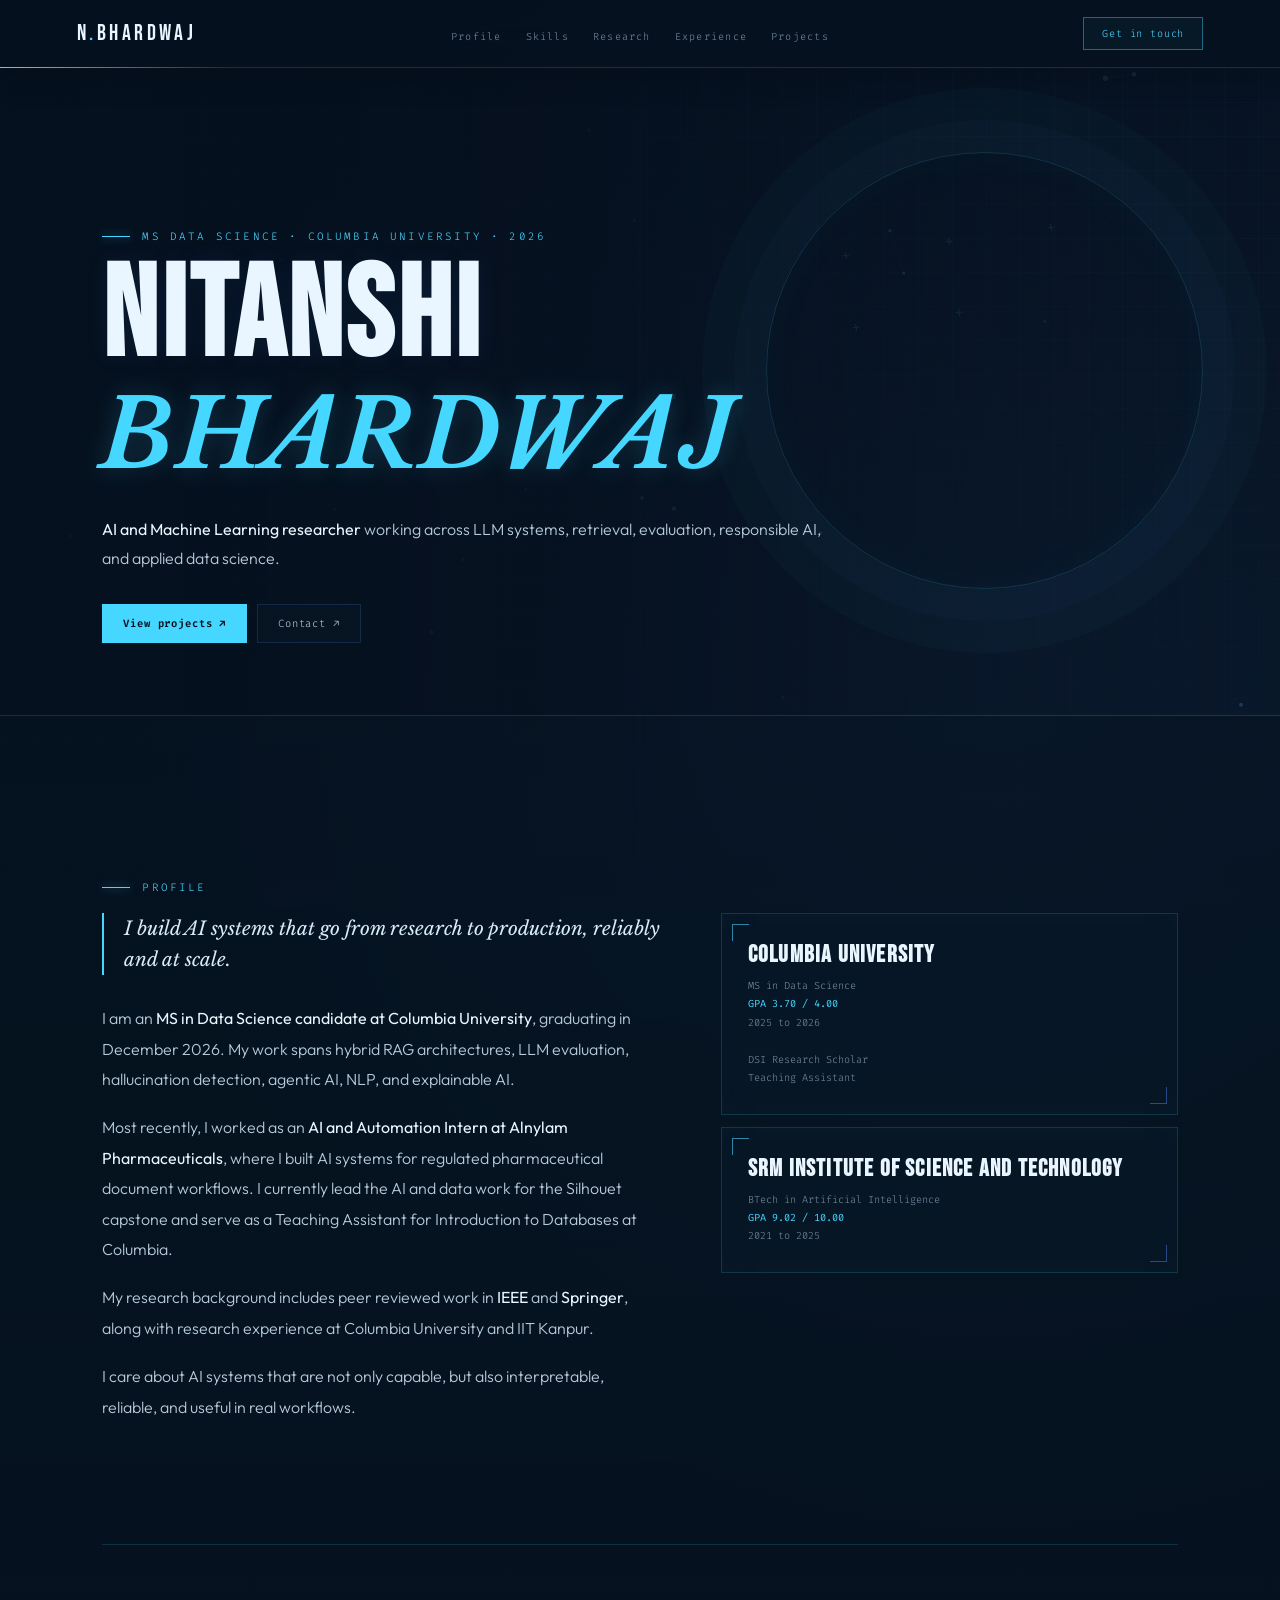
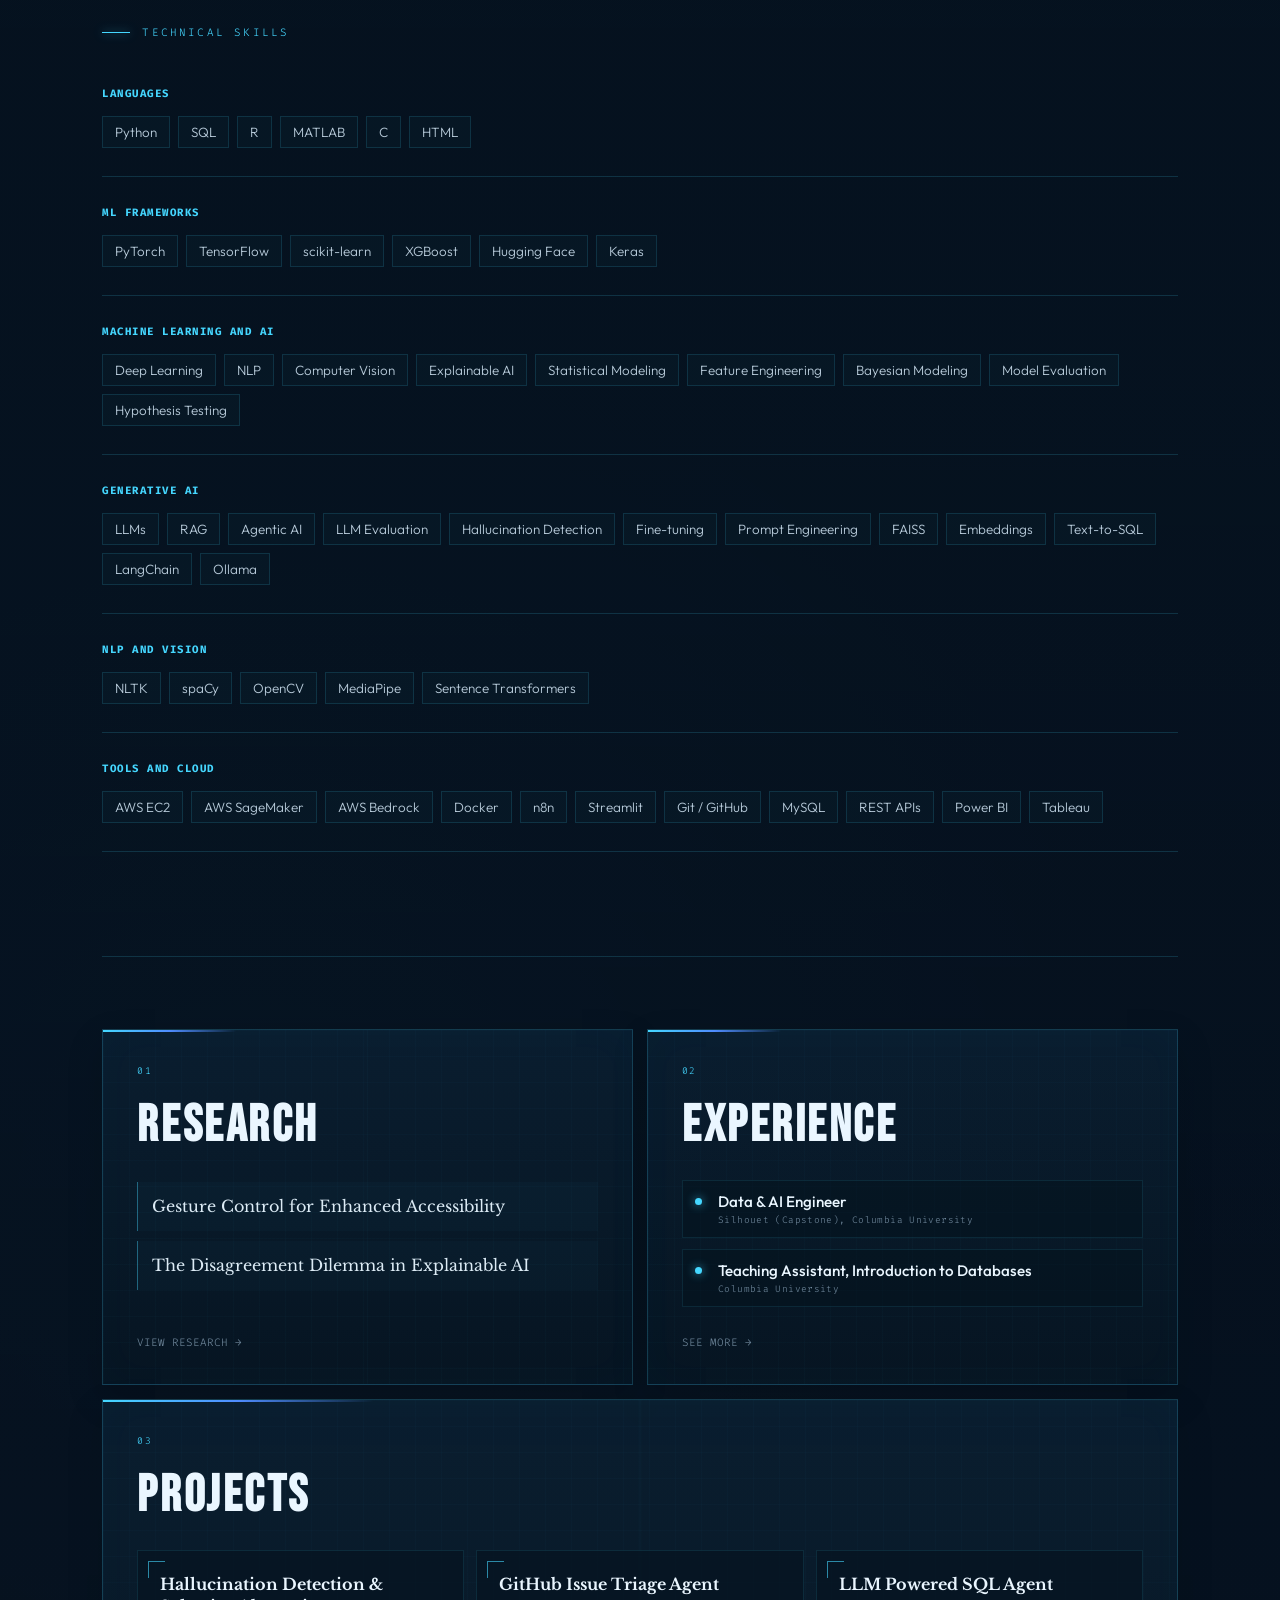
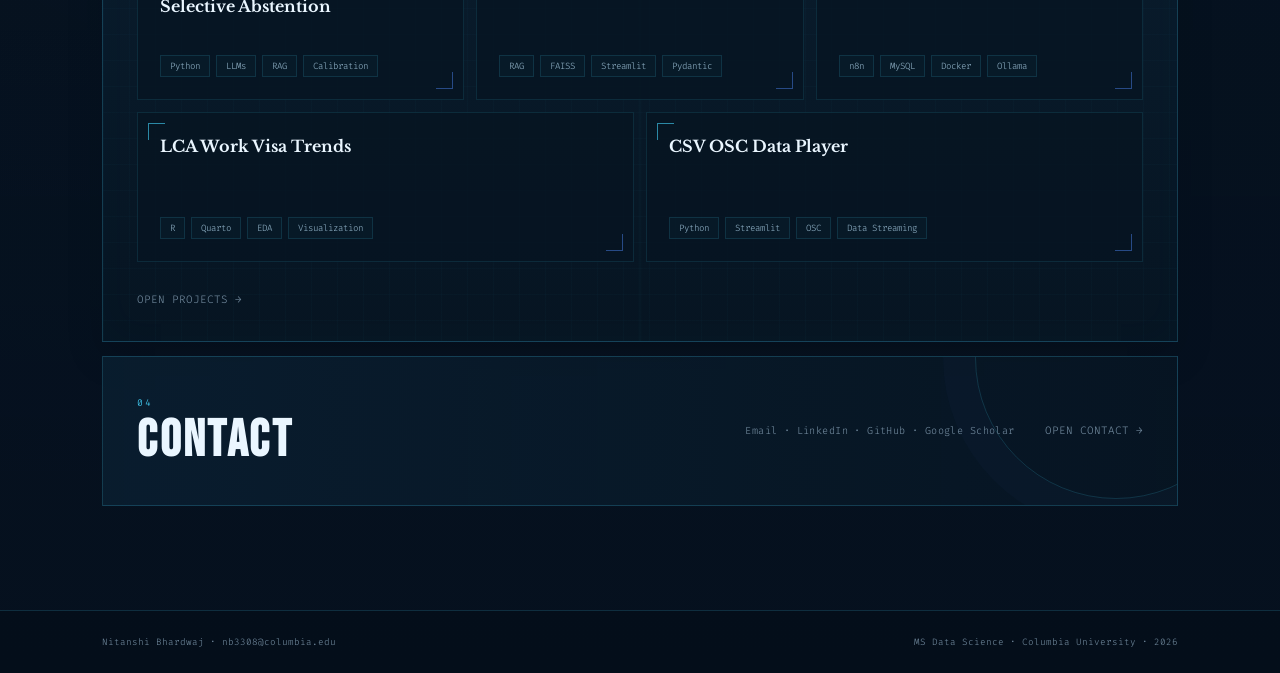
==== commit 6cc4894e: "Update current roles on homepage" ====
--- a/index.html
+++ b/index.html
@@ -6,7 +6,7 @@
 <title>Nitanshi Bhardwaj | AI and Data Science</title>
 <meta name="description" content="Nitanshi Bhardwaj, Columbia MS Data Science, AI and Machine Learning portfolio"/>
 <link href="https://fonts.googleapis.com/css2?family=Bebas+Neue&family=Fira+Code:wght@300;400;500&family=Libre+Baskerville:ital,wght@0,400;0,700;1,400&family=Outfit:wght@300;400;500&display=swap" rel="stylesheet"/>
-<link rel="stylesheet" href="assets/site.css?v=20261009-3"/>
+<link rel="stylesheet" href="assets/site.css?v=20261009-4"/>
 </head>
 <body>
 <nav>
@@ -41,7 +41,7 @@
 <div class="prose">
 <div class="quote">I build AI systems that go from research to production, reliably and at scale.</div>
 <p>I am an <strong>MS in Data Science candidate at Columbia University</strong>, graduating in December 2026. My work spans hybrid RAG architectures, LLM evaluation, hallucination detection, agentic AI, NLP, and explainable AI.</p>
-<p>I am currently an <strong>AI and Automation Intern at Alnylam Pharmaceuticals</strong>, where I build AI systems for regulated clinical and document workflows.</p>
+<p>Most recently, I worked as an <strong>AI and Automation Intern at Alnylam Pharmaceuticals</strong>, where I built AI systems for regulated pharmaceutical document workflows. I currently lead the AI and data work for the Silhouet capstone and serve as a Teaching Assistant for Introduction to Databases at Columbia.</p>
 <p>My research background includes peer reviewed work in <strong>IEEE</strong> and <strong>Springer</strong>, along with research experience at Columbia University and IIT Kanpur.</p>
 <p>I care about AI systems that are not only capable, but also interpretable, reliable, and useful in real workflows.</p>
 </div>
@@ -78,9 +78,8 @@
 <div class="section-index">02</div>
 <a class="preview-title-link" href="experience.html"><h2 class="section-title">Experience</h2></a>
 <div class="current-role-list">
-<div class="current-role"><span class="status-dot"></span><div><strong>AI &amp; Automation Intern</strong><small>Alnylam Pharmaceuticals</small></div></div>
-<div class="current-role"><span class="status-dot"></span><div><strong>Project Lead</strong><small>Silhouet Research</small></div></div>
-<div class="current-role"><span class="status-dot"></span><div><strong>Teaching Assistant</strong><small>Columbia University</small></div></div>
+<div class="current-role"><span class="status-dot"></span><div><strong>Data &amp; AI Engineer</strong><small>Silhouet (Capstone), Columbia University</small></div></div>
+<div class="current-role"><span class="status-dot"></span><div><strong>Teaching Assistant, Introduction to Databases</strong><small>Columbia University</small></div></div>
 </div>
 <a class="section-arrow" href="experience.html">SEE MORE →</a>
 </section>
@@ -111,6 +110,6 @@
 <span>Nitanshi Bhardwaj · nb3308@columbia.edu</span>
 <span>MS Data Science · Columbia University · 2026</span>
 </footer>
-<script src="assets/site.js?v=20261009-3"></script>
+<script src="assets/site.js?v=20261009-4"></script>
 </body>
 </html>
--- a/assets/site.css
+++ b/assets/site.css
@@ -526,3 +526,191 @@
   .hero::before{width:70vw;right:-18vw;opacity:.45}
   footer{flex-direction:column}
 }
+
+
+/* Homepage preview refinements */
+.home-block{
+  padding-left:0 !important;
+  padding-right:0 !important;
+  border-bottom:1px solid var(--line);
+}
+.home-preview-grid{
+  display:grid;
+  grid-template-columns:repeat(2,minmax(0,1fr));
+  gap:14px;
+  margin-top:72px;
+}
+.preview-card{
+  position:relative;
+  min-height:285px;
+  padding:34px;
+  display:flex;
+  flex-direction:column;
+  border:1px solid rgba(69,215,255,.2);
+  background:
+    linear-gradient(180deg,rgba(10,31,49,.9),rgba(6,21,35,.88));
+  box-shadow:
+    inset 0 0 40px rgba(69,215,255,.02),
+    0 14px 34px rgba(0,0,0,.15);
+  overflow:hidden;
+}
+.preview-card::before{
+  content:'';
+  position:absolute;
+  inset:0;
+  pointer-events:none;
+  background:
+    linear-gradient(90deg,transparent 49.8%,rgba(69,215,255,.035) 50%,transparent 50.2%),
+    linear-gradient(rgba(69,215,255,.028) 1px,transparent 1px),
+    linear-gradient(90deg,rgba(69,215,255,.028) 1px,transparent 1px);
+  background-size:auto,26px 26px,26px 26px;
+  opacity:.75;
+}
+.preview-card > *{position:relative;z-index:2}
+.preview-card::after{
+  content:'';
+  position:absolute;
+  left:0;
+  top:0;
+  width:100%;
+  height:2px;
+  background:linear-gradient(90deg,var(--cyan),var(--blue),transparent 72%);
+  transform:scaleX(.35);
+  transform-origin:left;
+  transition:transform .35s ease;
+}
+.preview-card:hover::after{transform:scaleX(1)}
+.preview-title-link{text-decoration:none;width:fit-content;margin-top:18px}
+.preview-title-link:hover .section-title{color:var(--cyan2)}
+.preview-list{
+  display:flex;
+  flex-direction:column;
+  gap:10px;
+  margin:26px 0 30px;
+}
+.preview-list a{
+  font-family:'Libre Baskerville',serif;
+  font-size:1rem;
+  line-height:1.45;
+  color:#dcebf5;
+  text-decoration:none;
+  padding:13px 14px;
+  border-left:1px solid rgba(69,215,255,.4);
+  background:rgba(69,215,255,.025);
+  transition:.2s;
+}
+.preview-list a:hover{
+  color:var(--cyan2);
+  background:rgba(69,215,255,.07);
+  transform:translateX(4px);
+}
+.current-role-list{
+  display:flex;
+  flex-direction:column;
+  gap:11px;
+  margin:24px 0 28px;
+}
+.current-role{
+  display:grid;
+  grid-template-columns:12px 1fr;
+  gap:11px;
+  align-items:start;
+  padding:11px 12px;
+  border:1px solid rgba(69,215,255,.1);
+  background:rgba(4,17,29,.48);
+}
+.status-dot{
+  width:7px;
+  height:7px;
+  margin-top:6px;
+  border-radius:50%;
+  background:var(--cyan);
+  box-shadow:0 0 10px rgba(69,215,255,.72);
+}
+.current-role strong{
+  display:block;
+  color:var(--white);
+  font-size:.95rem;
+  font-weight:500;
+  margin-bottom:3px;
+}
+.current-role small{
+  display:block;
+  font-family:'Fira Code',monospace;
+  color:var(--muted);
+  font-size:.59rem;
+  letter-spacing:.04em;
+}
+.projects-preview{
+  grid-column:1/-1;
+  min-height:auto;
+}
+.project-home-grid{
+  display:grid;
+  grid-template-columns:repeat(6,minmax(0,1fr));
+  gap:12px;
+  margin:24px 0 30px;
+}
+.project-home-grid .project-mini{
+  min-height:150px;
+  display:flex;
+  flex-direction:column;
+  justify-content:space-between;
+}
+.project-home-grid .project-mini:nth-child(1),
+.project-home-grid .project-mini:nth-child(2),
+.project-home-grid .project-mini:nth-child(3){grid-column:span 2}
+.project-home-grid .project-mini:nth-child(4),
+.project-home-grid .project-mini:nth-child(5){grid-column:span 3}
+.project-mini h3{margin-bottom:18px}
+.contact-strip{
+  grid-column:1/-1;
+  min-height:150px;
+  padding:30px 34px;
+  border:1px solid rgba(69,215,255,.2);
+  background:linear-gradient(90deg,rgba(9,30,48,.88),rgba(7,22,36,.78));
+  display:grid;
+  grid-template-columns:1fr auto auto;
+  gap:30px;
+  align-items:center;
+  text-decoration:none;
+  position:relative;
+  overflow:hidden;
+  transition:.25s;
+}
+.contact-strip::before{
+  content:'';
+  position:absolute;
+  width:280px;
+  height:280px;
+  right:-80px;
+  top:-140px;
+  border:1px solid rgba(69,215,255,.16);
+  border-radius:50%;
+  box-shadow:0 0 0 32px rgba(79,140,255,.025);
+}
+.contact-strip > *{position:relative;z-index:2}
+.contact-strip:hover{
+  border-color:rgba(69,215,255,.45);
+  box-shadow:0 0 30px rgba(69,215,255,.07);
+}
+.contact-strip-copy{
+  font-family:'Fira Code',monospace;
+  color:var(--muted);
+  font-size:.64rem;
+  letter-spacing:.04em;
+}
+.preview-card .section-arrow{margin-top:auto;text-decoration:none}
+.preview-card .section-index,.contact-strip .section-index{color:var(--cyan)}
+.home-sections{
+  background:linear-gradient(180deg,rgba(5,18,31,.7),rgba(6,17,31,.92));
+}
+@media(max-width:1050px){
+  .project-home-grid{grid-template-columns:repeat(2,minmax(0,1fr))}
+  .project-home-grid .project-mini:nth-child(n){grid-column:span 1}
+}
+@media(max-width:900px){
+  .home-preview-grid{grid-template-columns:1fr}
+  .project-home-grid{grid-template-columns:1fr}
+  .contact-strip{grid-template-columns:1fr;gap:16px}
+}
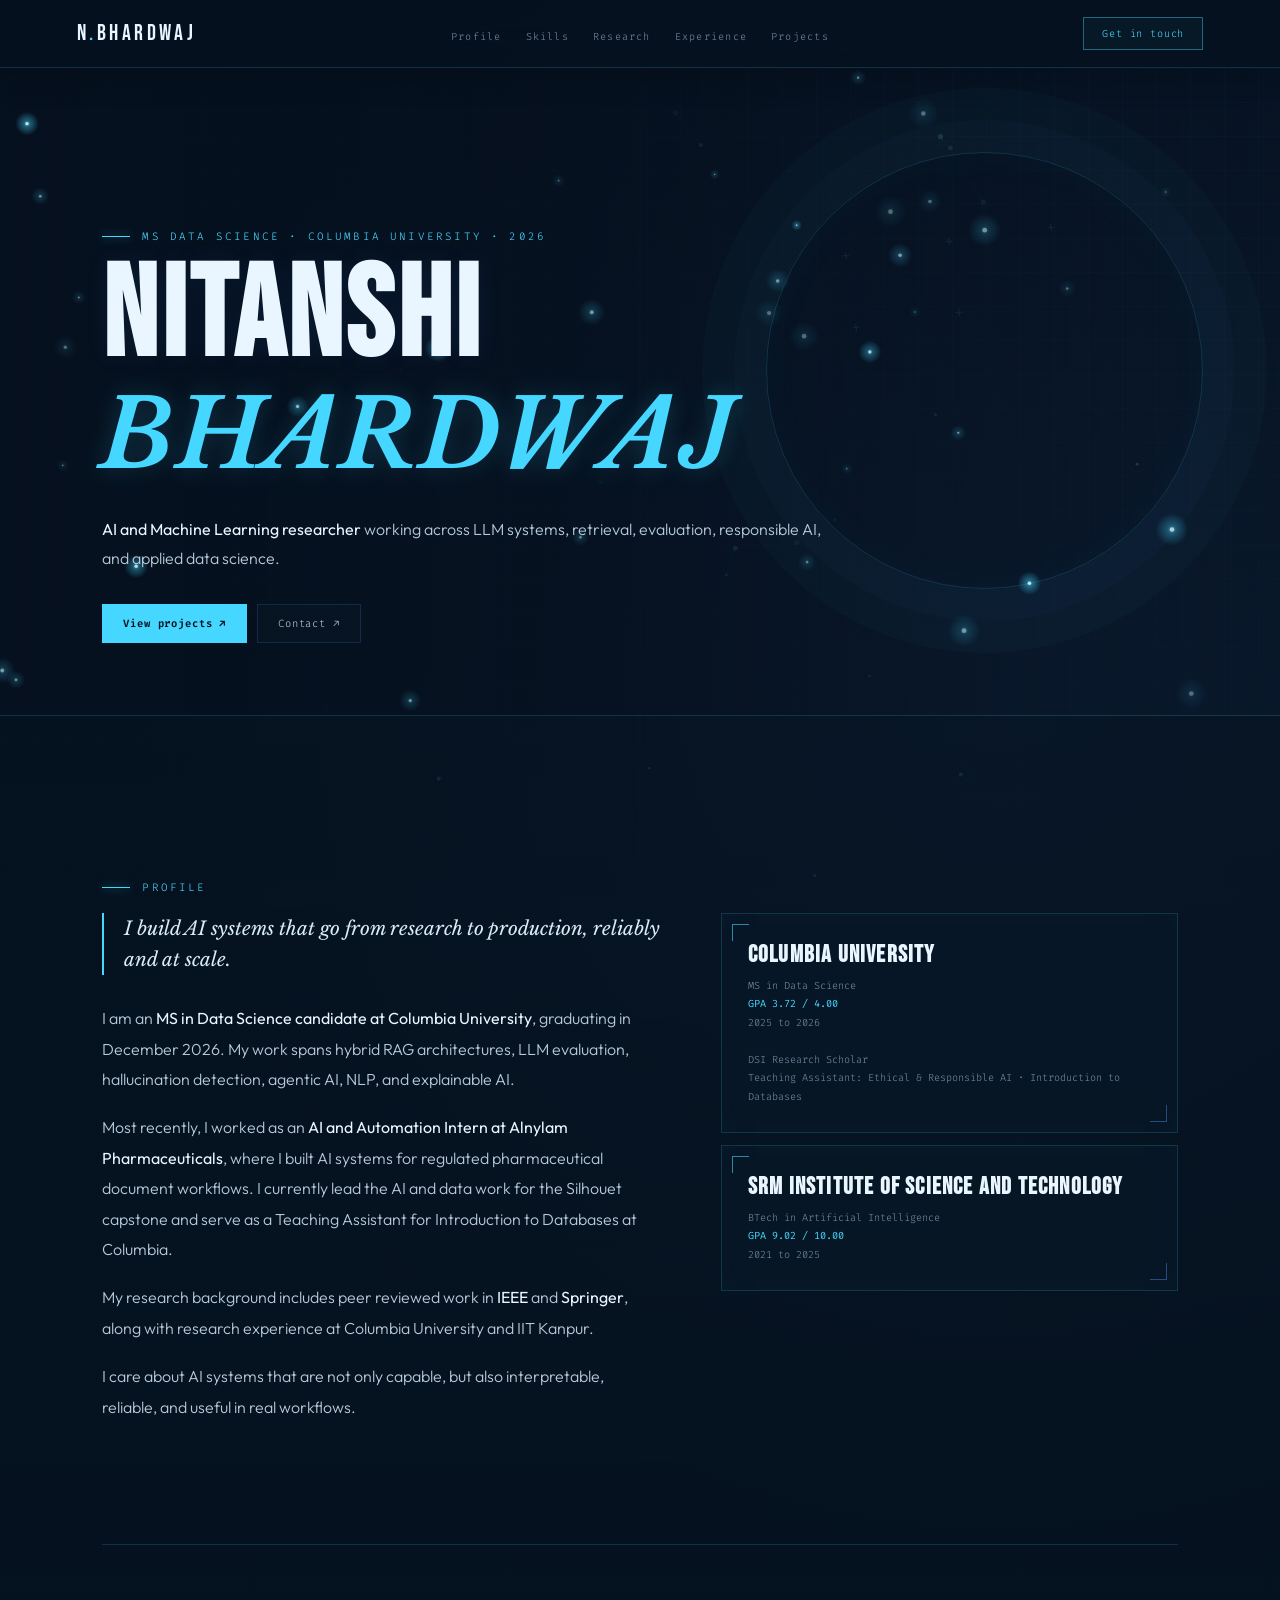
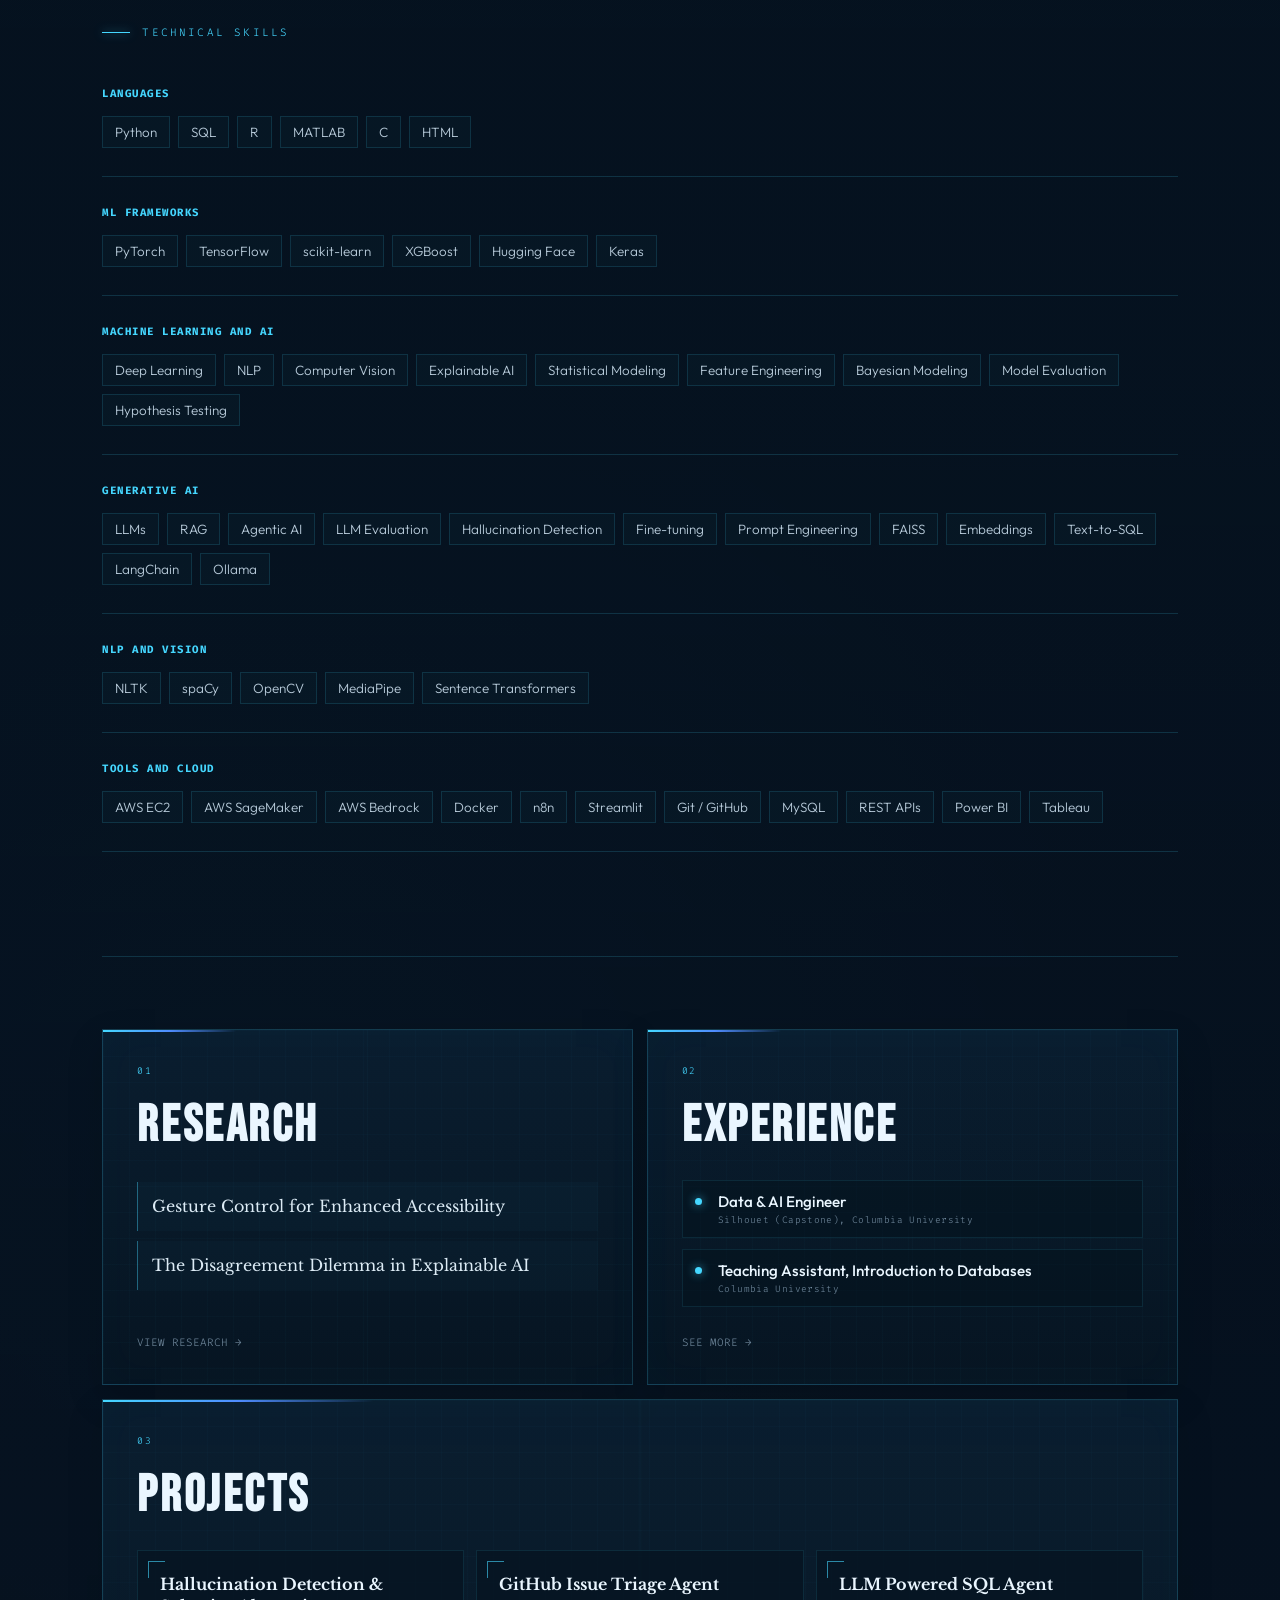
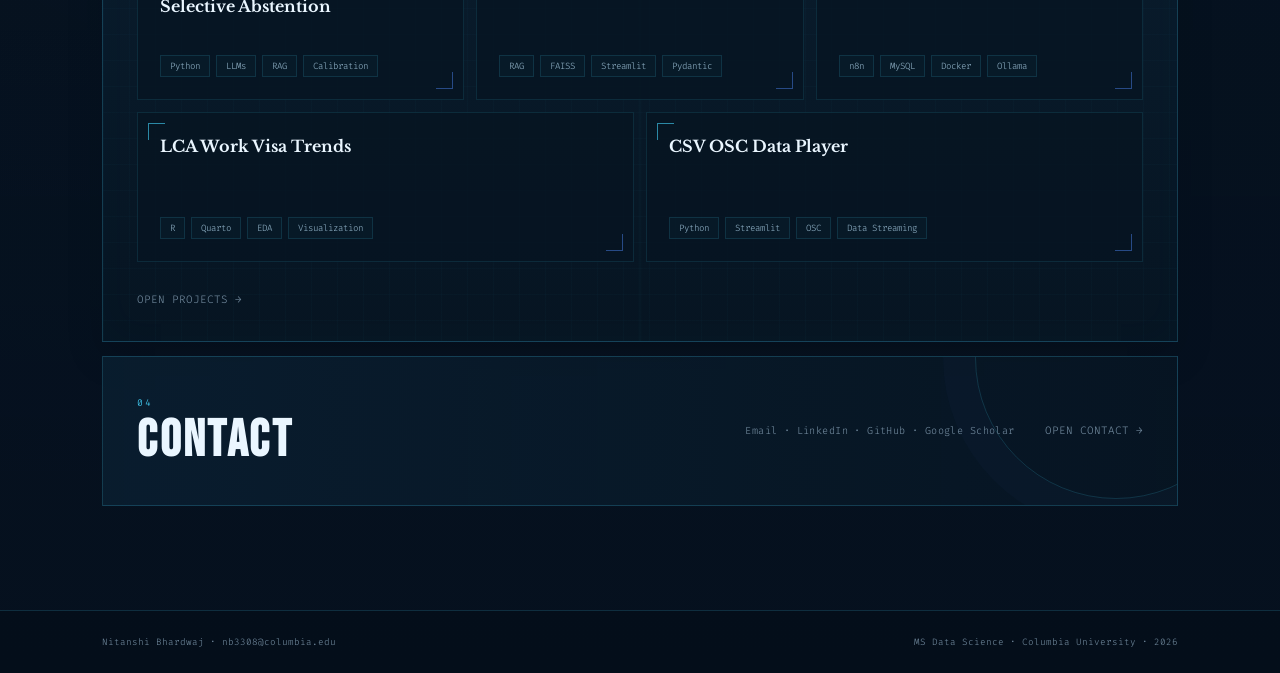
==== commit 431977a1: "Update Columbia GPA and teaching subjects" ====
--- a/index.html
+++ b/index.html
@@ -6,7 +6,7 @@
 <title>Nitanshi Bhardwaj | AI and Data Science</title>
 <meta name="description" content="Nitanshi Bhardwaj, Columbia MS Data Science, AI and Machine Learning portfolio"/>
 <link href="https://fonts.googleapis.com/css2?family=Bebas+Neue&family=Fira+Code:wght@300;400;500&family=Libre+Baskerville:ital,wght@0,400;0,700;1,400&family=Outfit:wght@300;400;500&display=swap" rel="stylesheet"/>
-<link rel="stylesheet" href="assets/site.css?v=20261009-4"/>
+<link rel="stylesheet" href="assets/site.css?v=20261009-5"/>
 </head>
 <body>
 <nav>
@@ -15,7 +15,7 @@
 <li><a href="#profile">Profile</a></li>
 <li><a href="#skills">Skills</a></li>
 <li><a href="research.html">Research</a></li>
-<li><a href="experience.html">Experience</a></li>
+<li><a href="experience.html?v=20261009-5">Experience</a></li>
 <li><a href="projects.html">Projects</a></li>
 </ul>
 <a class="nav-cta" href="contact.html">Get in touch</a>
@@ -46,7 +46,7 @@
 <p>I care about AI systems that are not only capable, but also interpretable, reliable, and useful in real workflows.</p>
 </div>
 <div>
-<div class="info-card"><h3>Columbia University</h3><div class="meta">MS in Data Science<br/><strong>GPA 3.70 / 4.00</strong><br/>2025 to 2026<br/><br/>DSI Research Scholar<br/>Teaching Assistant</div></div>
+<div class="info-card"><h3>Columbia University</h3><div class="meta">MS in Data Science<br/><strong>GPA 3.72 / 4.00</strong><br/>2025 to 2026<br/><br/>DSI Research Scholar<br/>Teaching Assistant: Ethical &amp; Responsible AI · Introduction to Databases</div></div>
 <div class="info-card"><h3>SRM Institute of Science and Technology</h3><div class="meta">BTech in Artificial Intelligence<br/><strong>GPA 9.02 / 10.00</strong><br/>2021 to 2025</div></div>
 </div>
 </div>
@@ -76,12 +76,12 @@
 
 <section class="preview-card experience-preview">
 <div class="section-index">02</div>
-<a class="preview-title-link" href="experience.html"><h2 class="section-title">Experience</h2></a>
+<a class="preview-title-link" href="experience.html?v=20261009-5"><h2 class="section-title">Experience</h2></a>
 <div class="current-role-list">
 <div class="current-role"><span class="status-dot"></span><div><strong>Data &amp; AI Engineer</strong><small>Silhouet (Capstone), Columbia University</small></div></div>
 <div class="current-role"><span class="status-dot"></span><div><strong>Teaching Assistant, Introduction to Databases</strong><small>Columbia University</small></div></div>
 </div>
-<a class="section-arrow" href="experience.html">SEE MORE →</a>
+<a class="section-arrow" href="experience.html?v=20261009-5">SEE MORE →</a>
 </section>
 
 <section class="preview-card projects-preview">
@@ -110,6 +110,6 @@
 <span>Nitanshi Bhardwaj · nb3308@columbia.edu</span>
 <span>MS Data Science · Columbia University · 2026</span>
 </footer>
-<script src="assets/site.js?v=20261009-4"></script>
+<script src="assets/site.js?v=20261009-5"></script>
 </body>
 </html>
--- a/assets/site.css
+++ b/assets/site.css
@@ -73,16 +73,6 @@
   backdrop-filter:blur(18px);
   box-shadow:0 10px 30px rgba(0,0,0,.16);
 }
-nav::after{
-  content:'';
-  position:absolute;
-  left:0;
-  bottom:-1px;
-  width:18%;
-  height:1px;
-  background:linear-gradient(90deg,var(--cyan),transparent);
-  animation:scanline 7s ease-in-out infinite alternate;
-}
 .nav-mark{
   font-family:'Bebas Neue',sans-serif;
   font-size:1.35rem;
@@ -714,3 +704,14 @@
   .project-home-grid{grid-template-columns:1fr}
   .contact-strip{grid-template-columns:1fr;gap:16px}
 }
+
+#hero-dots{
+  position:absolute;
+  inset:0;
+  width:100%;
+  height:100%;
+  z-index:2;
+  pointer-events:none;
+  opacity:.95;
+}
+.hero-inner{position:relative;z-index:4}
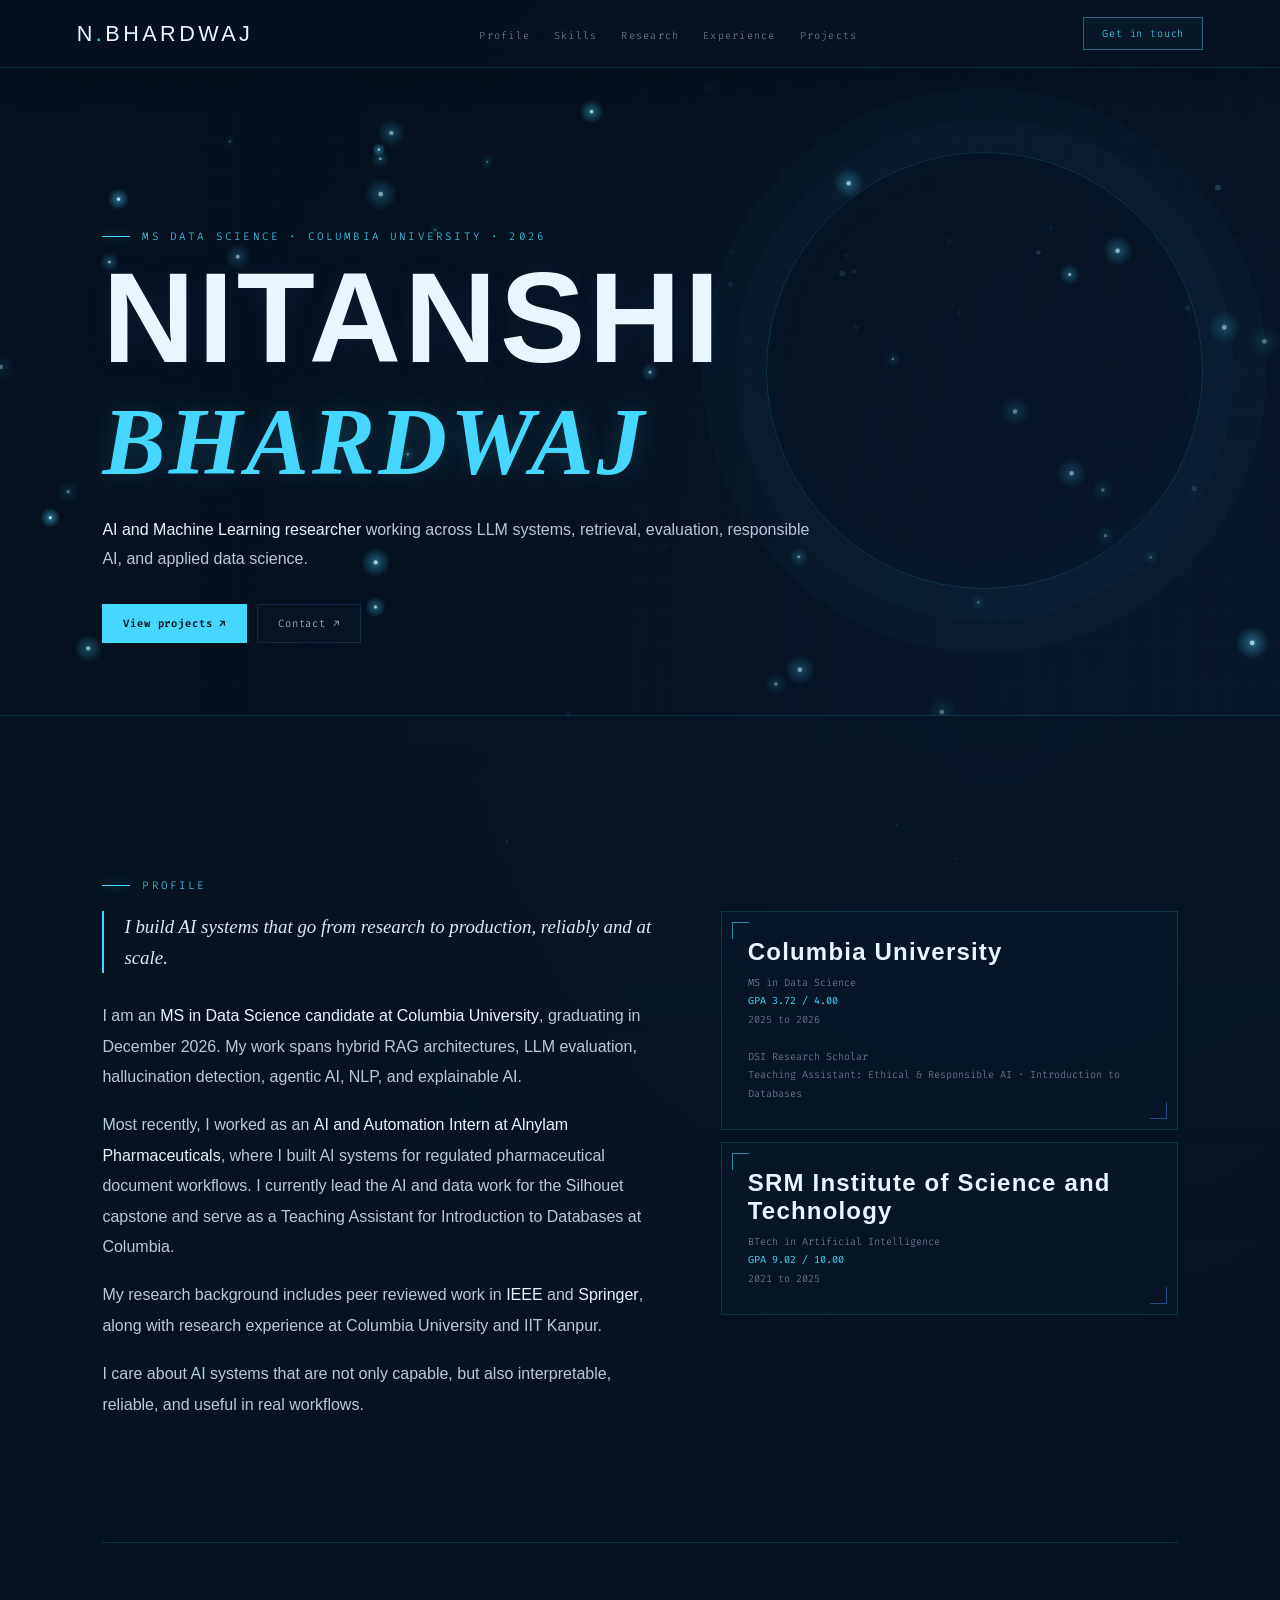
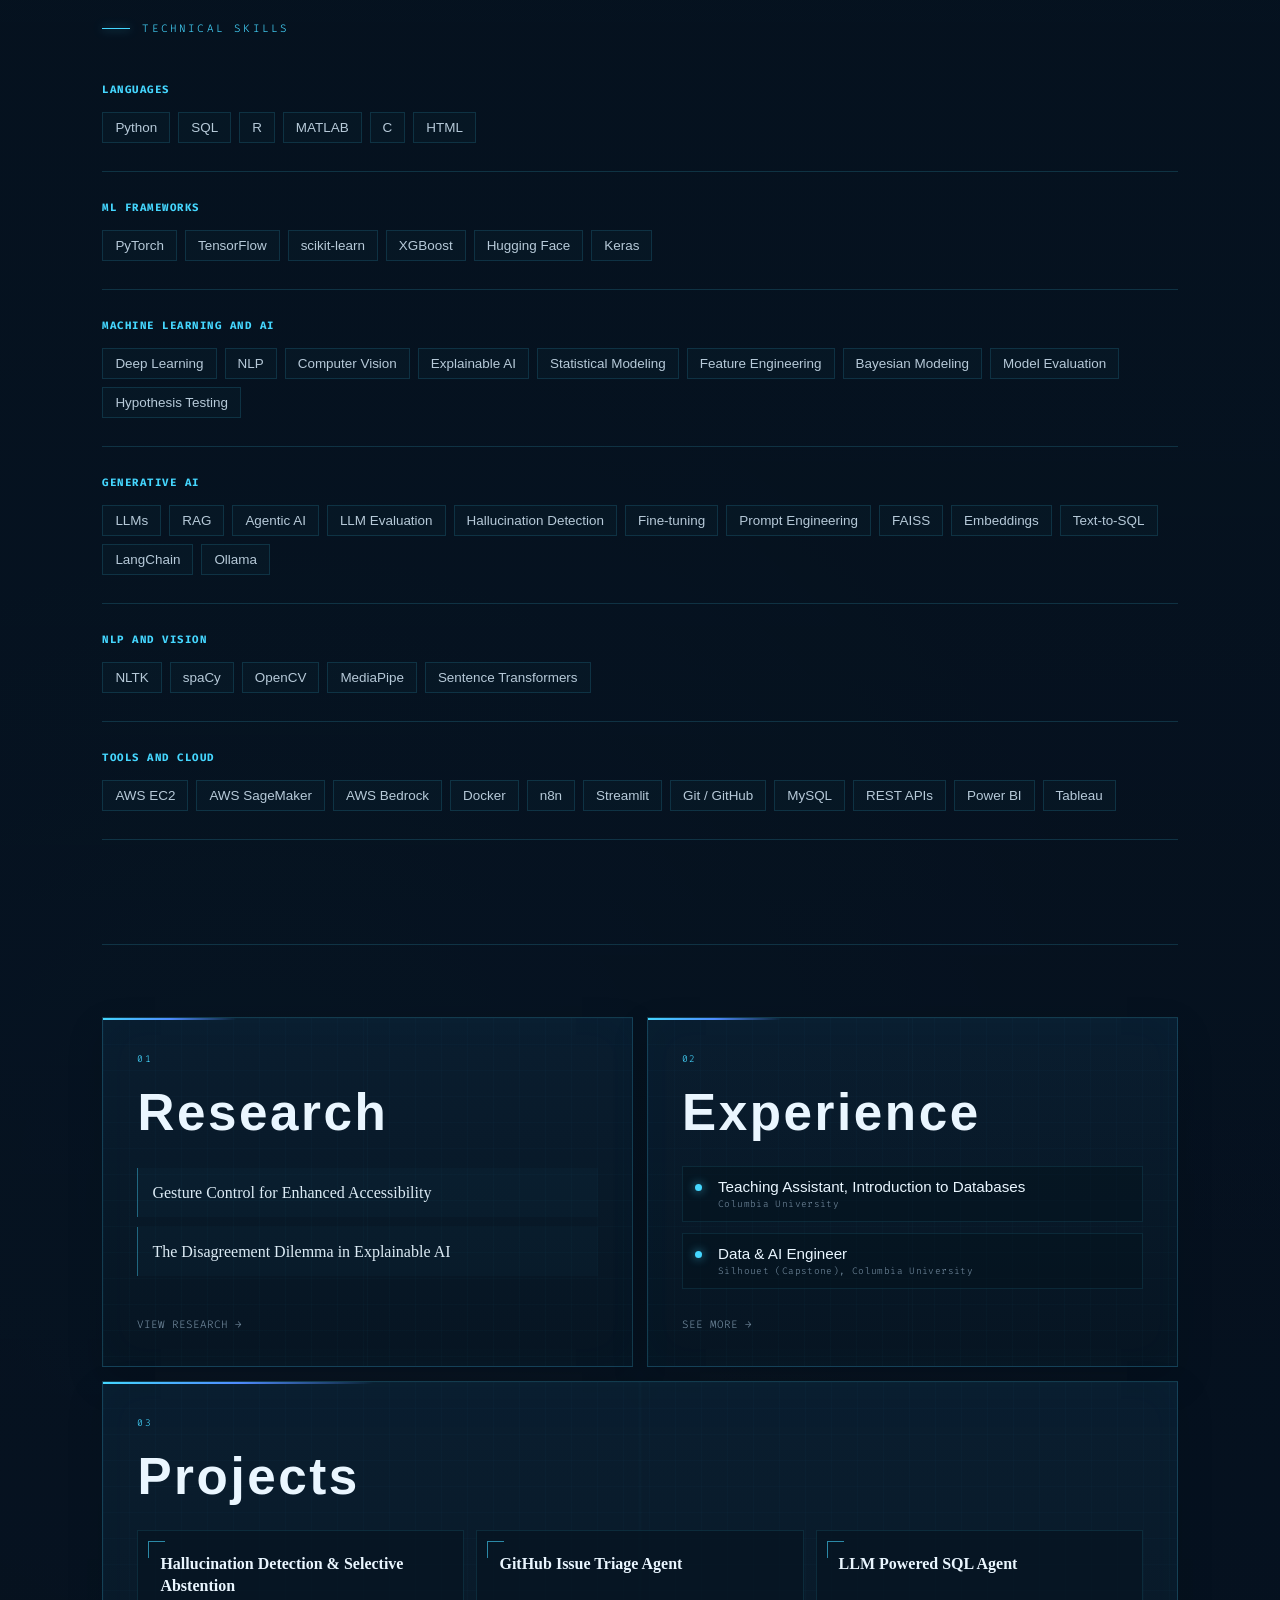
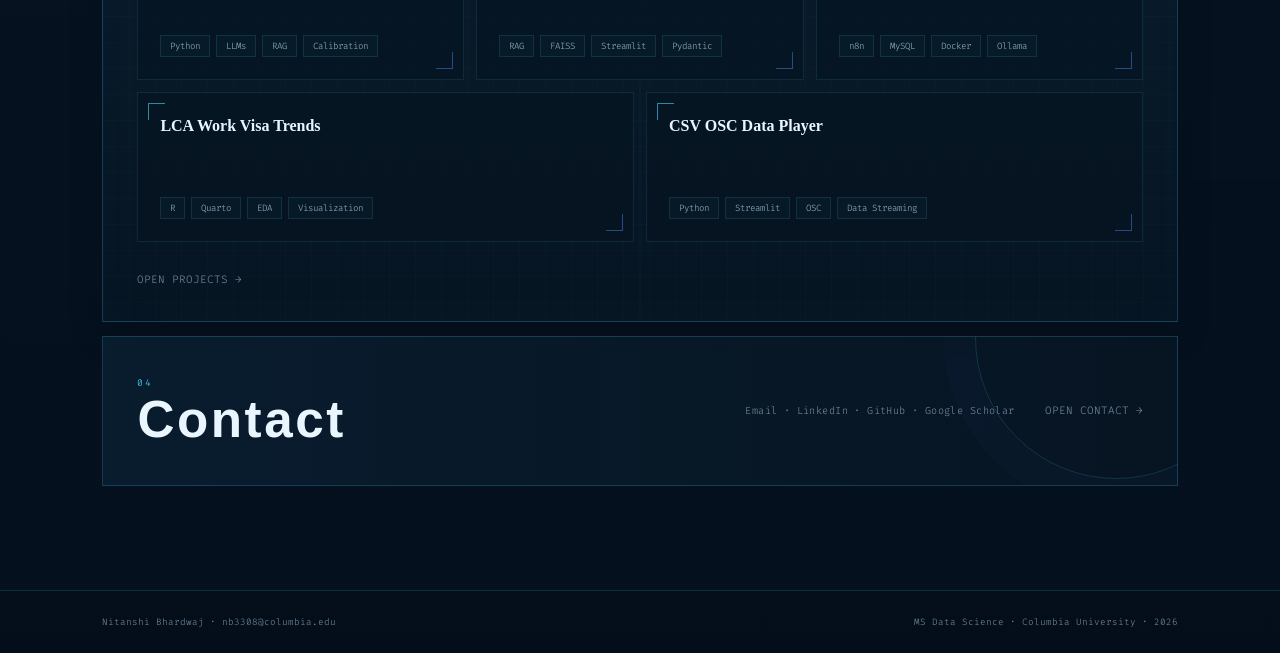
==== commit 30fa1764: "Refresh index.html with Inter Tight and latest layout" ====
--- a/index.html
+++ b/index.html
@@ -5,8 +5,8 @@
 <meta name="viewport" content="width=device-width,initial-scale=1.0"/>
 <title>Nitanshi Bhardwaj | AI and Data Science</title>
 <meta name="description" content="Nitanshi Bhardwaj, Columbia MS Data Science, AI and Machine Learning portfolio"/>
-<link href="https://fonts.googleapis.com/css2?family=Bebas+Neue&family=Fira+Code:wght@300;400;500&family=Libre+Baskerville:ital,wght@0,400;0,700;1,400&family=Outfit:wght@300;400;500&display=swap" rel="stylesheet"/>
-<link rel="stylesheet" href="assets/site.css?v=20261009-5"/>
+<link href="https://fonts.googleapis.com/css2?family=Inter+Tight:ital,wght@0,300;0,400;0,500;0,600;0,700;1,500;1,600&family=Fira+Code:wght@300;400;500&display=swap" rel="stylesheet"/>
+<link rel="stylesheet" href="assets/site.css?v=20261009-6"/>
 </head>
 <body>
 <nav>
@@ -15,7 +15,7 @@
 <li><a href="#profile">Profile</a></li>
 <li><a href="#skills">Skills</a></li>
 <li><a href="research.html">Research</a></li>
-<li><a href="experience.html?v=20261009-5">Experience</a></li>
+<li><a href="experience.html?v=20261009-6">Experience</a></li>
 <li><a href="projects.html">Projects</a></li>
 </ul>
 <a class="nav-cta" href="contact.html">Get in touch</a>
@@ -76,12 +76,12 @@
 
 <section class="preview-card experience-preview">
 <div class="section-index">02</div>
-<a class="preview-title-link" href="experience.html?v=20261009-5"><h2 class="section-title">Experience</h2></a>
+<a class="preview-title-link" href="experience.html?v=20261009-6"><h2 class="section-title">Experience</h2></a>
 <div class="current-role-list">
+<div class="current-role"><span class="status-dot"></span><div><strong>Teaching Assistant, Introduction to Databases</strong><small>Columbia University</small></div></div>
 <div class="current-role"><span class="status-dot"></span><div><strong>Data &amp; AI Engineer</strong><small>Silhouet (Capstone), Columbia University</small></div></div>
-<div class="current-role"><span class="status-dot"></span><div><strong>Teaching Assistant, Introduction to Databases</strong><small>Columbia University</small></div></div>
 </div>
-<a class="section-arrow" href="experience.html?v=20261009-5">SEE MORE →</a>
+<a class="section-arrow" href="experience.html?v=20261009-6">SEE MORE →</a>
 </section>
 
 <section class="preview-card projects-preview">
@@ -110,6 +110,6 @@
 <span>Nitanshi Bhardwaj · nb3308@columbia.edu</span>
 <span>MS Data Science · Columbia University · 2026</span>
 </footer>
-<script src="assets/site.js?v=20261009-5"></script>
+<script src="assets/site.js?v=20261009-6"></script>
 </body>
 </html>
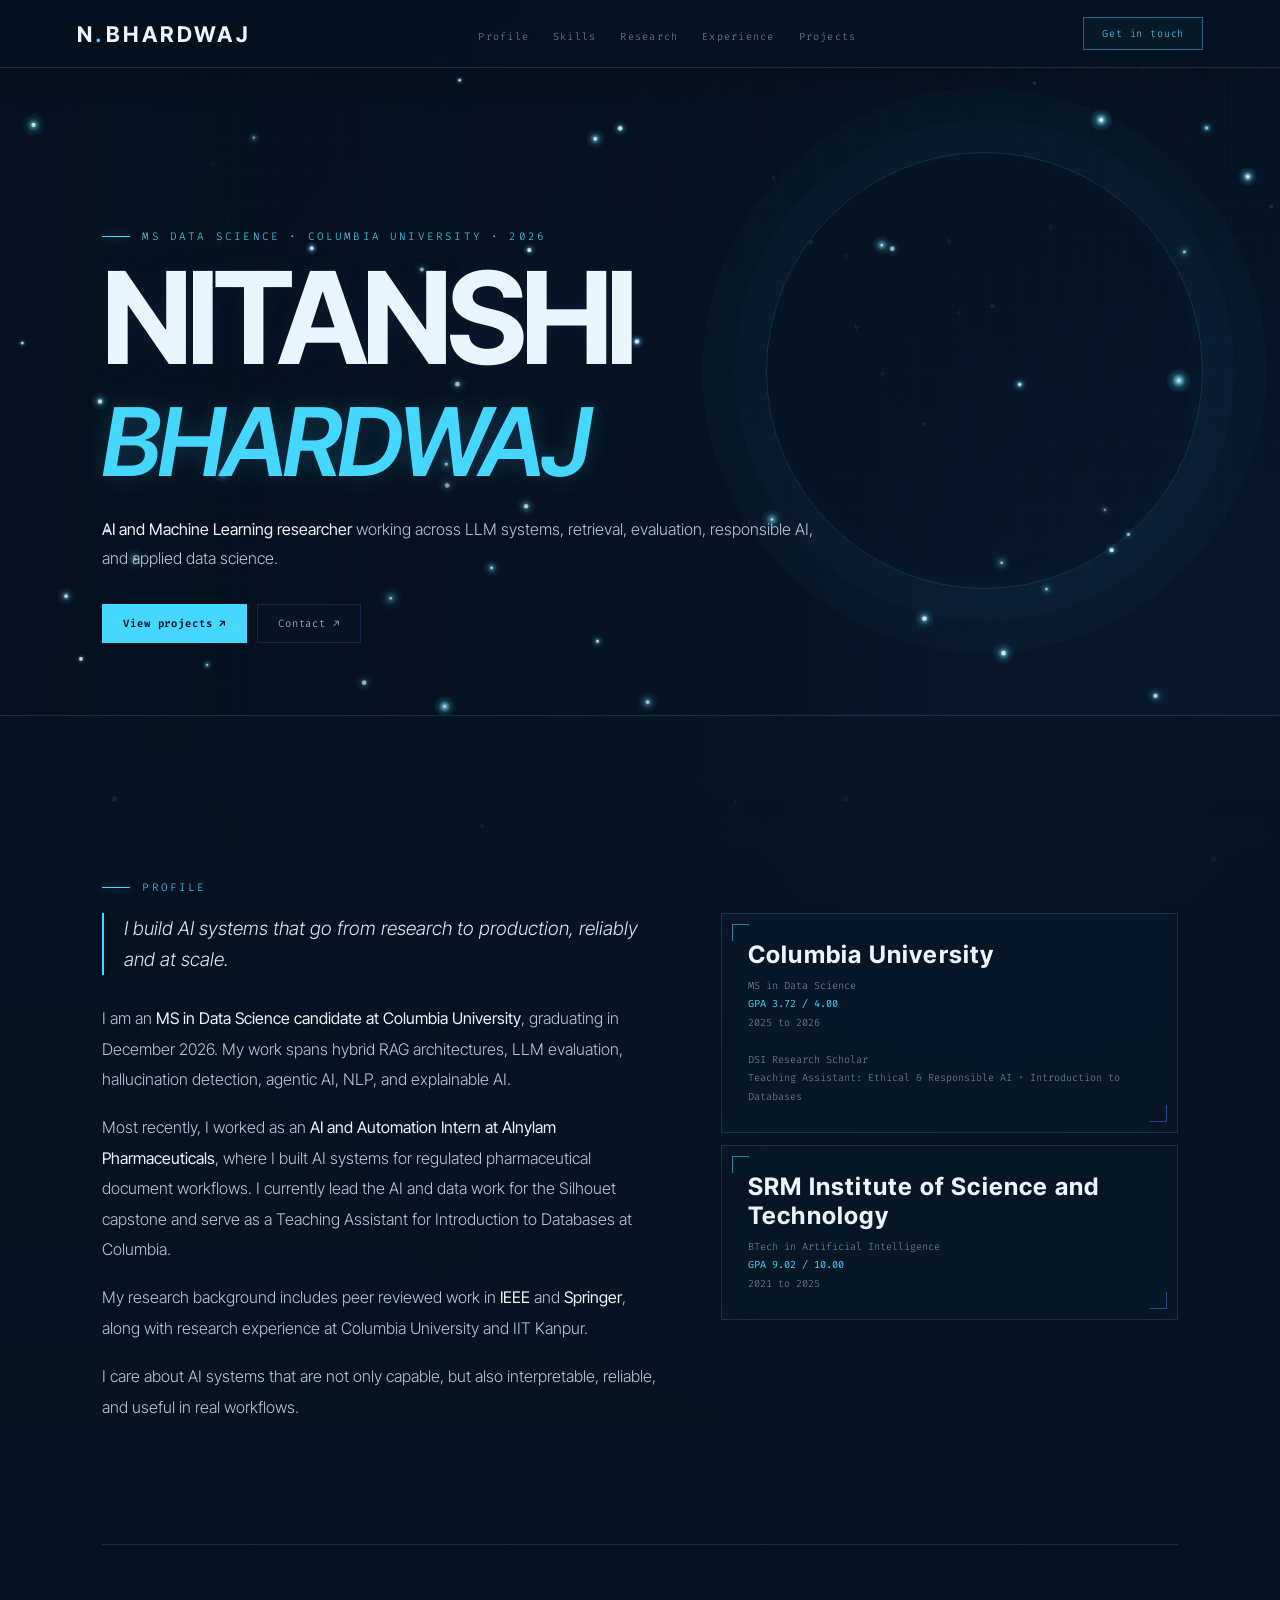
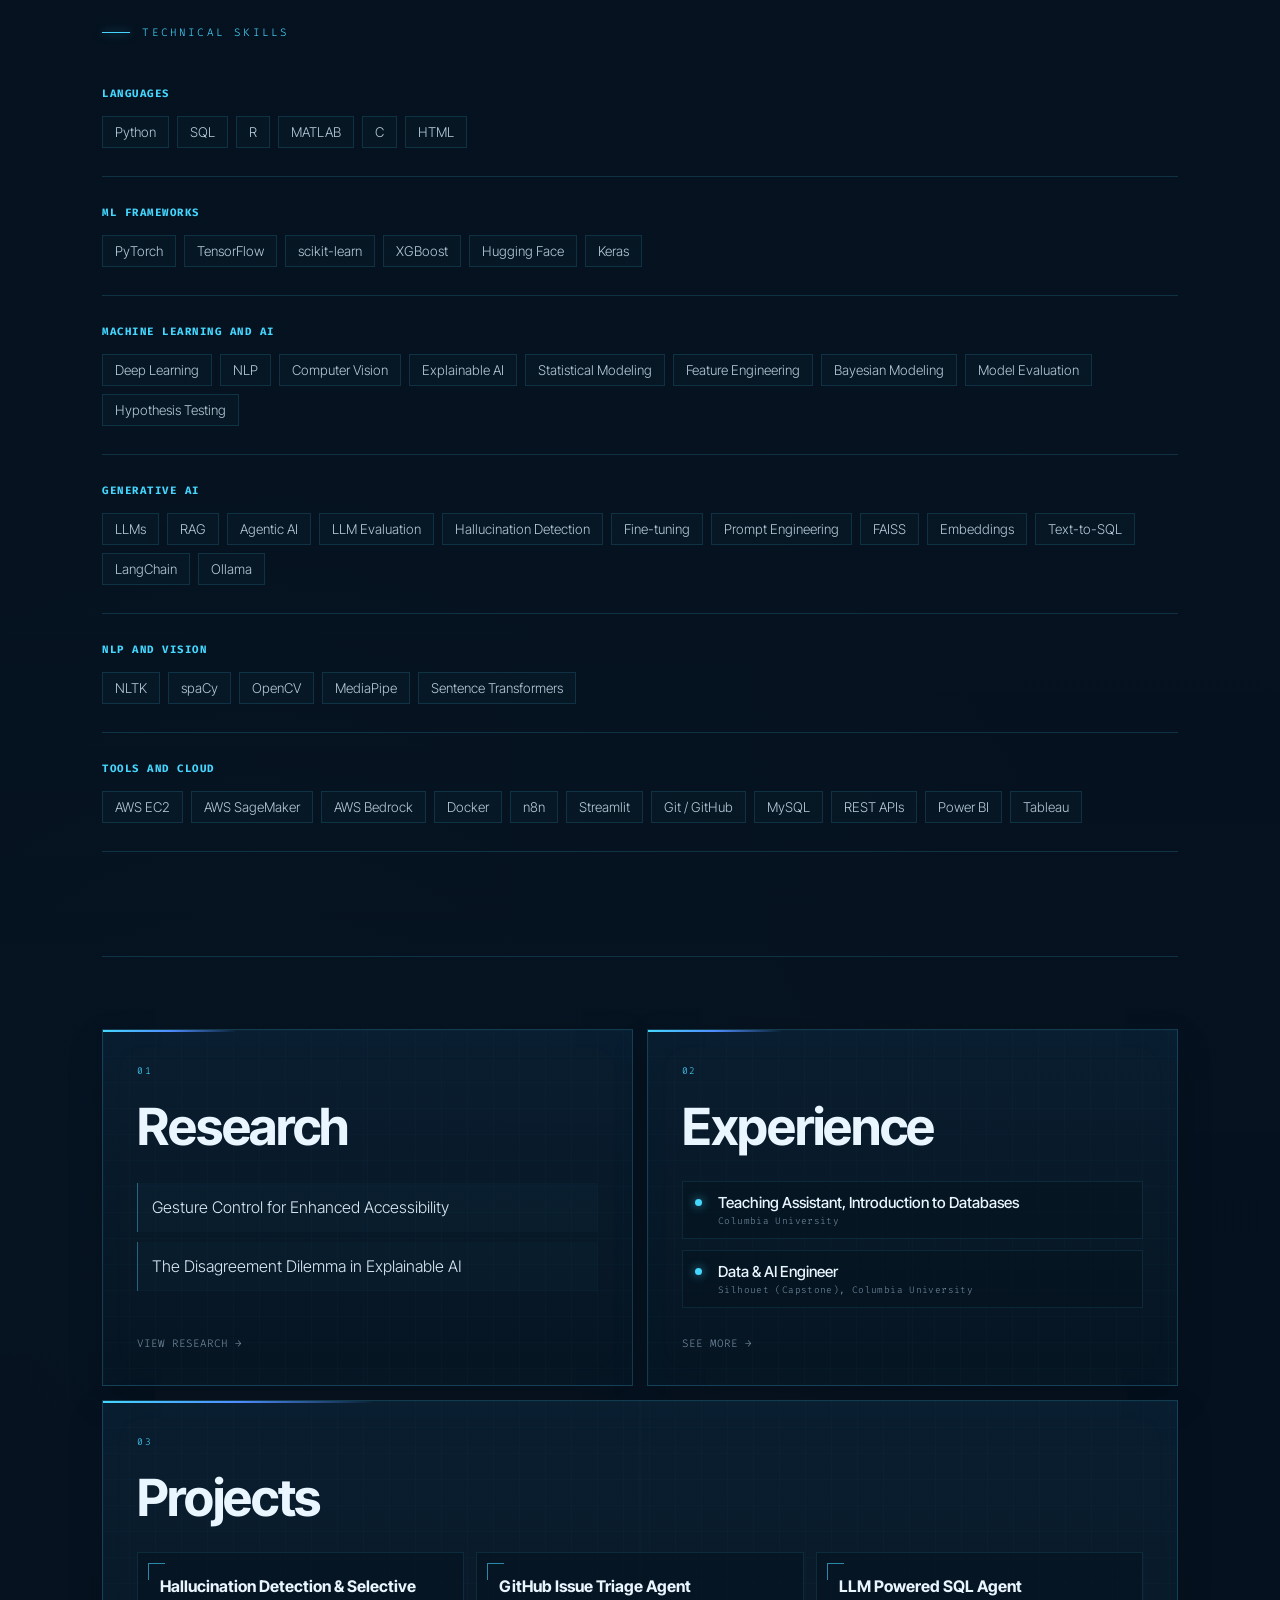
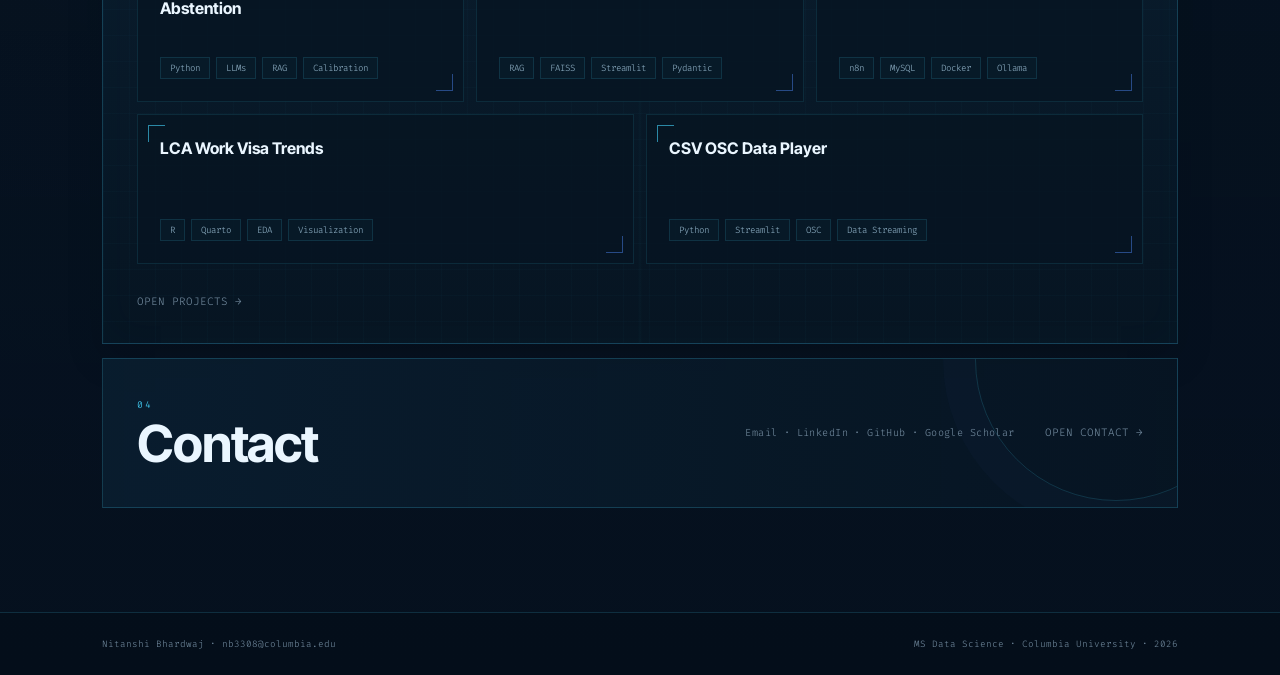
==== commit 2343047f: "Refresh hero atom animation" ====
--- a/index.html
+++ b/index.html
@@ -110,6 +110,6 @@
 <span>Nitanshi Bhardwaj · nb3308@columbia.edu</span>
 <span>MS Data Science · Columbia University · 2026</span>
 </footer>
-<script src="assets/site.js?v=20261009-6"></script>
+<script src="assets/site.js?v=20261009-7"></script>
 </body>
 </html>
--- a/assets/site.css
+++ b/assets/site.css
@@ -1,3 +1,4 @@
+@import url('https://fonts.googleapis.com/css2?family=Inter+Tight:ital,wght@0,300;0,400;0,500;0,600;0,700;1,500;1,600&family=Fira+Code:wght@300;400;500&display=swap');
 
 :root{
   --bg:#06111f;
@@ -20,7 +21,7 @@
 html{scroll-behavior:smooth;background:var(--bg)}
 body{
   color:var(--white);
-  font-family:'Outfit',sans-serif;
+  font-family:'Inter Tight',sans-serif;
   font-weight:300;
   min-height:100vh;
   background:
@@ -74,7 +75,7 @@
   box-shadow:0 10px 30px rgba(0,0,0,.16);
 }
 .nav-mark{
-  font-family:'Bebas Neue',sans-serif;
+  font-family:'Inter Tight',sans-serif;
   font-size:1.35rem;
   letter-spacing:.16em;
   text-decoration:none;
@@ -165,7 +166,7 @@
   box-shadow:0 0 10px rgba(69,215,255,.7);
 }
 .hero h1,.page-head h1{
-  font-family:'Bebas Neue',sans-serif;
+  font-family:'Inter Tight',sans-serif;
   font-size:clamp(4rem,10vw,9rem);
   line-height:.88;
   letter-spacing:.025em;
@@ -173,7 +174,7 @@
   text-shadow:0 0 24px rgba(79,140,255,.08);
 }
 .hero h1 em,.page-head h1 em{
-  font-family:'Libre Baskerville',serif;
+  font-family:'Inter Tight',sans-serif;
   font-style:italic;
   color:var(--cyan);
   font-size:.74em;
@@ -273,7 +274,7 @@
   letter-spacing:.14em;
 }
 .section-title{
-  font-family:'Bebas Neue',sans-serif;
+  font-family:'Inter Tight',sans-serif;
   font-size:clamp(2rem,4vw,3.7rem);
   letter-spacing:.05em;
 }
@@ -302,7 +303,7 @@
 }
 .project-mini:hover{background:rgba(9,34,53,.85);border-color:rgba(69,215,255,.3)}
 .project-mini h3{
-  font-family:'Libre Baskerville',serif;
+  font-family:'Inter Tight',sans-serif;
   font-size:1rem;
   line-height:1.4;
   margin-bottom:12px;
@@ -339,7 +340,7 @@
 .prose p{color:var(--text);line-height:1.9;margin-bottom:18px;font-size:1rem}
 .prose strong{color:var(--white);font-weight:400}
 .quote{
-  font-family:'Libre Baskerville',serif;
+  font-family:'Inter Tight',sans-serif;
   font-style:italic;
   font-size:1.18rem;
   line-height:1.65;
@@ -357,7 +358,7 @@
   box-shadow:inset 0 0 24px rgba(69,215,255,.018);
 }
 .info-card h3{
-  font-family:'Bebas Neue',sans-serif;
+  font-family:'Inter Tight',sans-serif;
   font-size:1.5rem;
   letter-spacing:.05em;
   margin-bottom:8px;
@@ -413,7 +414,7 @@
   box-shadow:0 0 12px rgba(69,215,255,.45);
 }
 .period{font-family:'Fira Code',monospace;font-size:.64rem;color:var(--muted);line-height:1.7}
-.role{font-family:'Bebas Neue',sans-serif;font-size:1.7rem;letter-spacing:.05em}
+.role{font-family:'Inter Tight',sans-serif;font-size:1.7rem;letter-spacing:.05em}
 .org{font-family:'Fira Code',monospace;color:var(--cyan);font-size:.68rem;letter-spacing:.08em;margin:5px 0 14px}
 .bullets{list-style:none}
 .bullets li{color:var(--text);line-height:1.75;margin:7px 0;padding-left:18px;position:relative}
@@ -436,7 +437,7 @@
   color:rgba(69,215,255,.22);
 }
 .paper-label{font-family:'Fira Code',monospace;color:var(--cyan);font-size:.64rem;letter-spacing:.14em;margin-bottom:12px}
-.paper h2{font-family:'Libre Baskerville',serif;font-size:1.3rem;line-height:1.45;margin-bottom:12px}
+.paper h2{font-family:'Inter Tight',sans-serif;font-size:1.3rem;line-height:1.45;margin-bottom:12px}
 .paper h2 a{text-decoration:none}
 .paper h2 a:hover{color:var(--cyan2)}
 .paper p{color:var(--text);line-height:1.8;max-width:780px}
@@ -457,7 +458,7 @@
   font-size:.54rem;
   letter-spacing:.18em;
 }
-.project-detail h2{font-family:'Libre Baskerville',serif;font-size:1.35rem;line-height:1.45;margin-bottom:14px}
+.project-detail h2{font-family:'Inter Tight',sans-serif;font-size:1.35rem;line-height:1.45;margin-bottom:14px}
 .project-detail p{color:var(--text);line-height:1.8;max-width:820px;margin-bottom:16px}
 .project-links{display:flex;gap:8px;flex-wrap:wrap;margin-top:18px}
 .contact-grid{
@@ -483,7 +484,7 @@
   border-color:rgba(69,215,255,.4);
   box-shadow:var(--glow);
 }
-.contact-card strong{font-family:'Bebas Neue',sans-serif;font-size:2rem;letter-spacing:.04em}
+.contact-card strong{font-family:'Inter Tight',sans-serif;font-size:2rem;letter-spacing:.04em}
 .contact-card span{font-family:'Fira Code',monospace;color:var(--muted);font-size:.64rem}
 footer{
   padding:25px 8vw;
@@ -579,7 +580,7 @@
   margin:26px 0 30px;
 }
 .preview-list a{
-  font-family:'Libre Baskerville',serif;
+  font-family:'Inter Tight',sans-serif;
   font-size:1rem;
   line-height:1.45;
   color:#dcebf5;
@@ -715,3 +716,20 @@
   opacity:.95;
 }
 .hero-inner{position:relative;z-index:4}
+
+/* Inter Tight refinement */
+.hero h1,.page-head h1,.section-title,.role,.info-card h3,.contact-card strong,.nav-mark{
+  font-family:'Inter Tight',sans-serif;
+  font-weight:700;
+}
+.hero h1,.page-head h1{letter-spacing:-.045em}
+.hero h1 em,.page-head h1 em{
+  font-family:'Inter Tight',sans-serif;
+  font-style:italic;
+  font-weight:600;
+  letter-spacing:-.035em;
+}
+.section-title{letter-spacing:-.025em}
+.project-mini h3,.preview-list a,.paper h2,.project-detail h2,.quote{
+  font-family:'Inter Tight',sans-serif;
+}
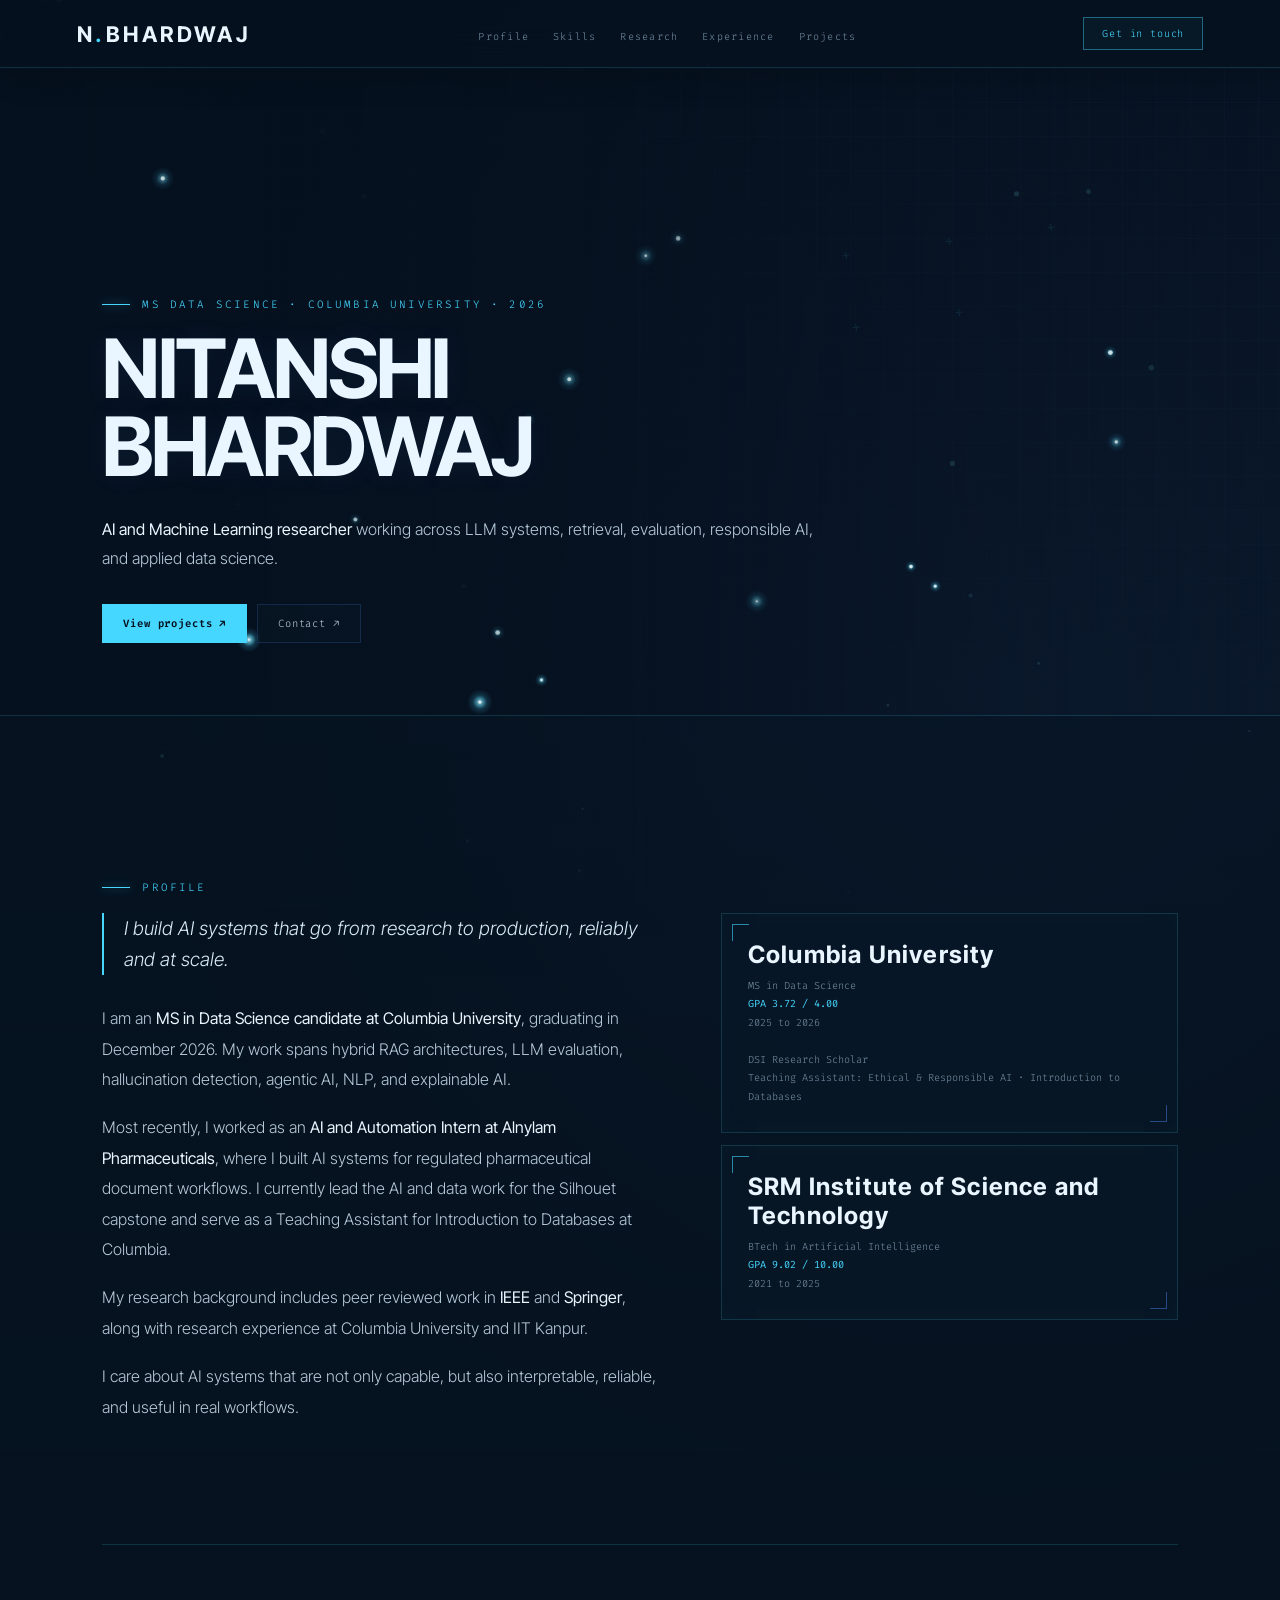
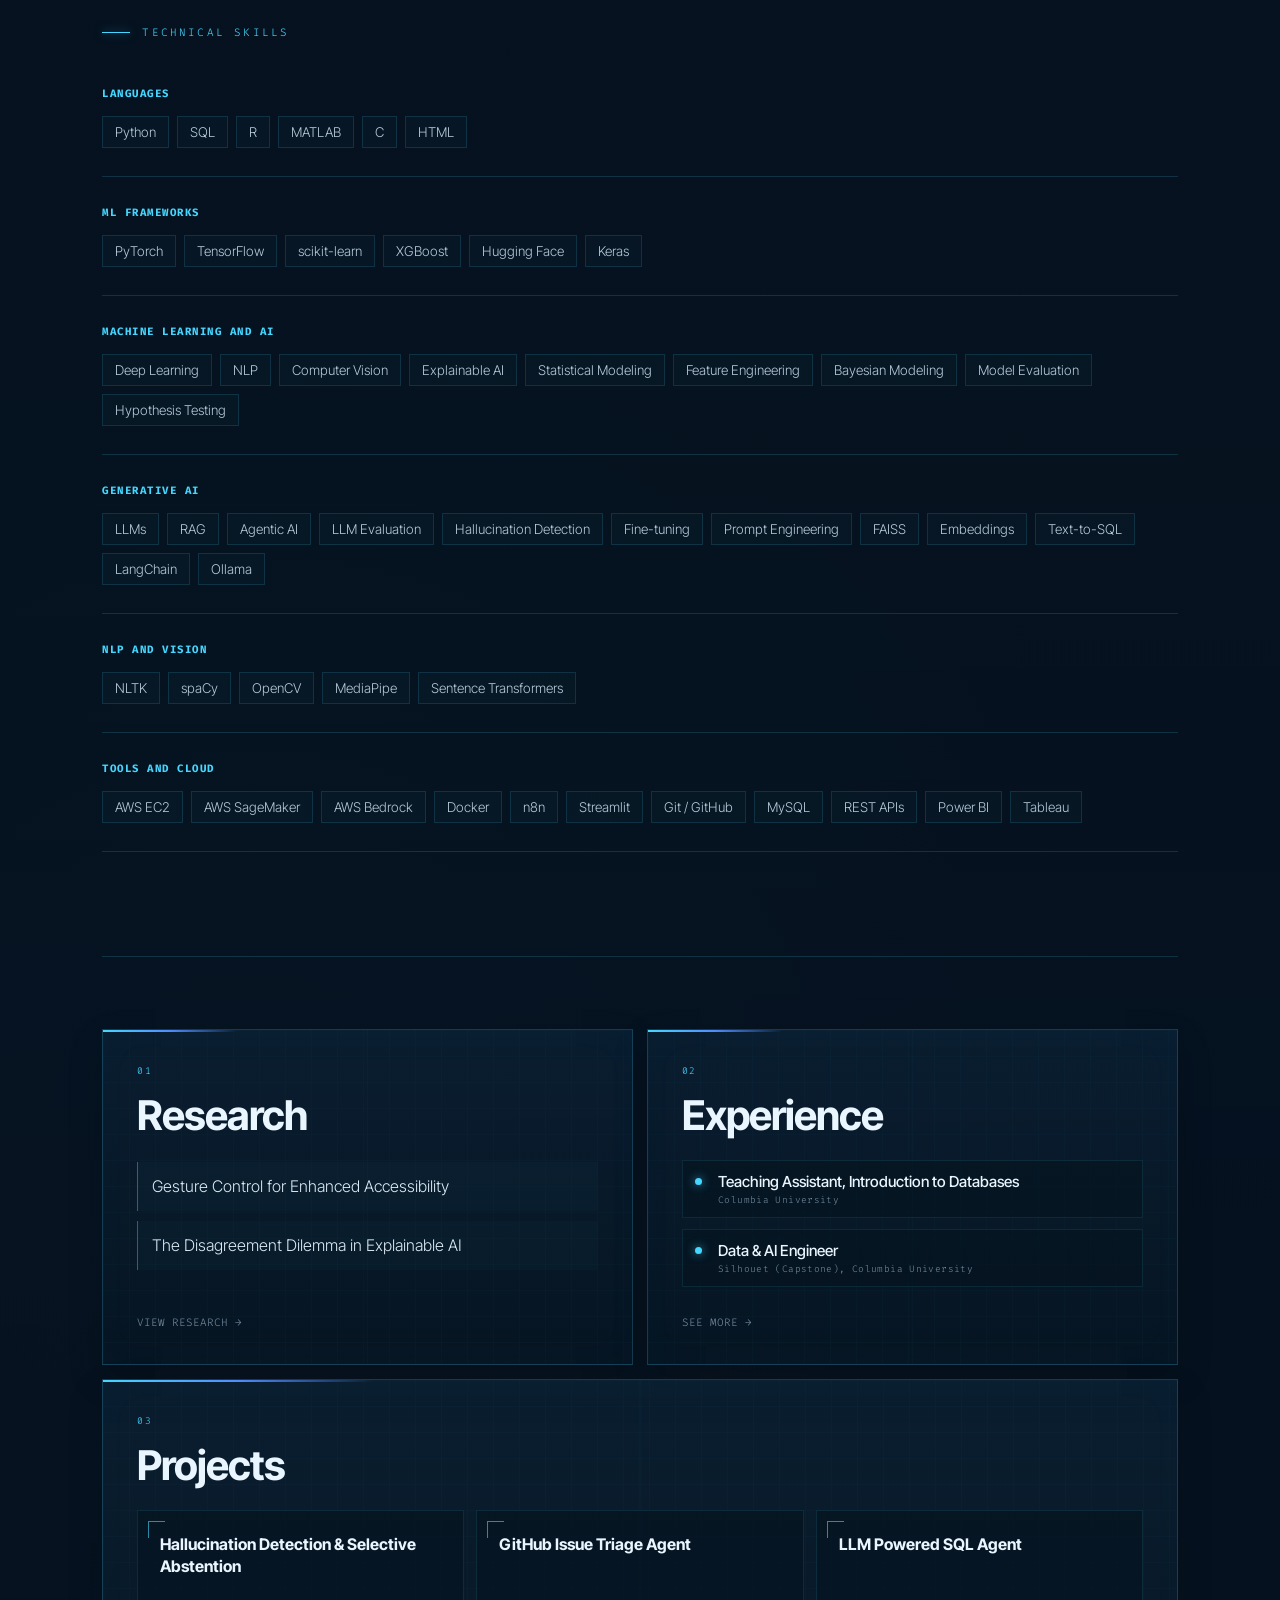
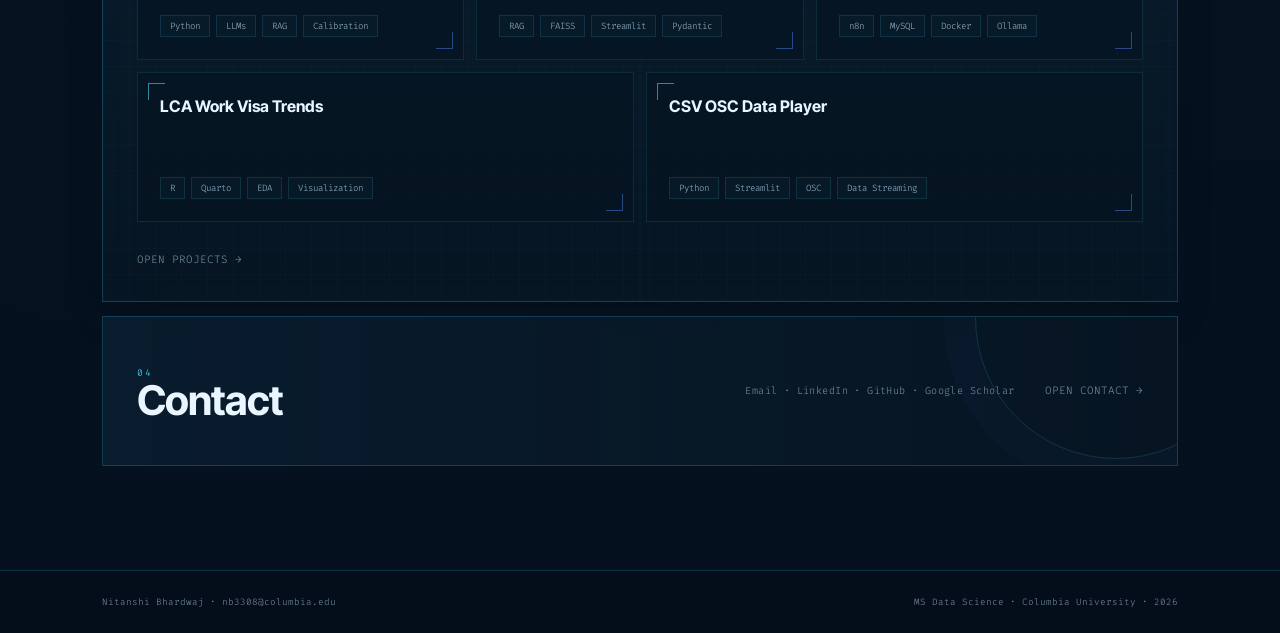
==== commit 44116aaf: "Normalize homepage title styling" ====
--- a/index.html
+++ b/index.html
@@ -6,7 +6,7 @@
 <title>Nitanshi Bhardwaj | AI and Data Science</title>
 <meta name="description" content="Nitanshi Bhardwaj, Columbia MS Data Science, AI and Machine Learning portfolio"/>
 <link href="https://fonts.googleapis.com/css2?family=Inter+Tight:ital,wght@0,300;0,400;0,500;0,600;0,700;1,500;1,600&family=Fira+Code:wght@300;400;500&display=swap" rel="stylesheet"/>
-<link rel="stylesheet" href="assets/site.css?v=20261009-6"/>
+<link rel="stylesheet" href="assets/site.css?v=20261009-8"/>
 </head>
 <body>
 <nav>
@@ -15,7 +15,7 @@
 <li><a href="#profile">Profile</a></li>
 <li><a href="#skills">Skills</a></li>
 <li><a href="research.html">Research</a></li>
-<li><a href="experience.html?v=20261009-6">Experience</a></li>
+<li><a href="experience.html?v=20261009-8">Experience</a></li>
 <li><a href="projects.html">Projects</a></li>
 </ul>
 <a class="nav-cta" href="contact.html">Get in touch</a>
@@ -24,7 +24,7 @@
 <section class="hero">
 <div class="hero-inner">
 <div class="kicker">MS Data Science · Columbia University · 2026</div>
-<h1>NITANSHI<br/><em>BHARDWAJ</em></h1>
+<h1>NITANSHI<br/>BHARDWAJ</h1>
 <p class="hero-copy"><strong>AI and Machine Learning researcher</strong> working across LLM systems, retrieval, evaluation, responsible AI, and applied data science.</p>
 <div class="hero-actions">
 <a class="btn primary" href="projects.html">View projects ↗</a>
@@ -76,12 +76,12 @@
 
 <section class="preview-card experience-preview">
 <div class="section-index">02</div>
-<a class="preview-title-link" href="experience.html?v=20261009-6"><h2 class="section-title">Experience</h2></a>
+<a class="preview-title-link" href="experience.html?v=20261009-8"><h2 class="section-title">Experience</h2></a>
 <div class="current-role-list">
 <div class="current-role"><span class="status-dot"></span><div><strong>Teaching Assistant, Introduction to Databases</strong><small>Columbia University</small></div></div>
 <div class="current-role"><span class="status-dot"></span><div><strong>Data &amp; AI Engineer</strong><small>Silhouet (Capstone), Columbia University</small></div></div>
 </div>
-<a class="section-arrow" href="experience.html?v=20261009-6">SEE MORE →</a>
+<a class="section-arrow" href="experience.html?v=20261009-8">SEE MORE →</a>
 </section>
 
 <section class="preview-card projects-preview">
@@ -110,6 +110,6 @@
 <span>Nitanshi Bhardwaj · nb3308@columbia.edu</span>
 <span>MS Data Science · Columbia University · 2026</span>
 </footer>
-<script src="assets/site.js?v=20261009-7"></script>
+<script src="assets/site.js?v=20261009-8"></script>
 </body>
 </html>
--- a/assets/site.css
+++ b/assets/site.css
@@ -118,21 +118,6 @@
   background:
     linear-gradient(90deg,rgba(6,17,31,.96) 0%,rgba(6,17,31,.84) 45%,rgba(6,17,31,.36) 100%);
 }
-.hero::before{
-  content:'';
-  position:absolute;
-  right:6vw;
-  top:13%;
-  width:min(34vw,460px);
-  aspect-ratio:1;
-  border:1px solid rgba(69,215,255,.16);
-  border-radius:50%;
-  box-shadow:
-    0 0 0 32px rgba(79,140,255,.025),
-    0 0 0 64px rgba(69,215,255,.018),
-    inset 0 0 40px rgba(69,215,255,.03);
-  animation:orb 10s ease-in-out infinite;
-}
 .hero::after{
   content:'+   +   +   +   +';
   position:absolute;
@@ -513,9 +498,7 @@
   .section-grid,.content-grid,.contact-grid{grid-template-columns:1fr}
   .project-mini-list{grid-template-columns:1fr}
   .timeline-item{grid-template-columns:1fr;gap:14px}
-  .timeline-item::before{display:none}
-  .hero::before{width:70vw;right:-18vw;opacity:.45}
-  footer{flex-direction:column}
+  .timeline-item::before{display:none}  footer{flex-direction:column}
 }
 
 
@@ -733,3 +716,40 @@
 .project-mini h3,.preview-list a,.paper h2,.project-detail h2,.quote{
   font-family:'Inter Tight',sans-serif;
 }
+
+/* Title sizing and consistency */
+.hero h1,
+.page-head h1{
+  font-family:'Inter Tight',sans-serif;
+  font-size:clamp(3.1rem,6.4vw,6.2rem);
+  line-height:.96;
+  letter-spacing:-.035em;
+  font-weight:700;
+  font-style:normal;
+  color:var(--white);
+}
+.hero h1 em,
+.page-head h1 em{
+  font-family:'Inter Tight',sans-serif;
+  font-size:1em;
+  line-height:inherit;
+  letter-spacing:inherit;
+  font-weight:700;
+  font-style:normal;
+  color:inherit;
+  text-shadow:none;
+}
+.section-title{
+  font-family:'Inter Tight',sans-serif;
+  font-size:clamp(1.9rem,3.2vw,2.9rem);
+  line-height:1;
+  letter-spacing:-.025em;
+  font-weight:700;
+}
+.role{
+  font-family:'Inter Tight',sans-serif;
+  font-size:1.5rem;
+  line-height:1.15;
+  letter-spacing:-.015em;
+  font-weight:650;
+}
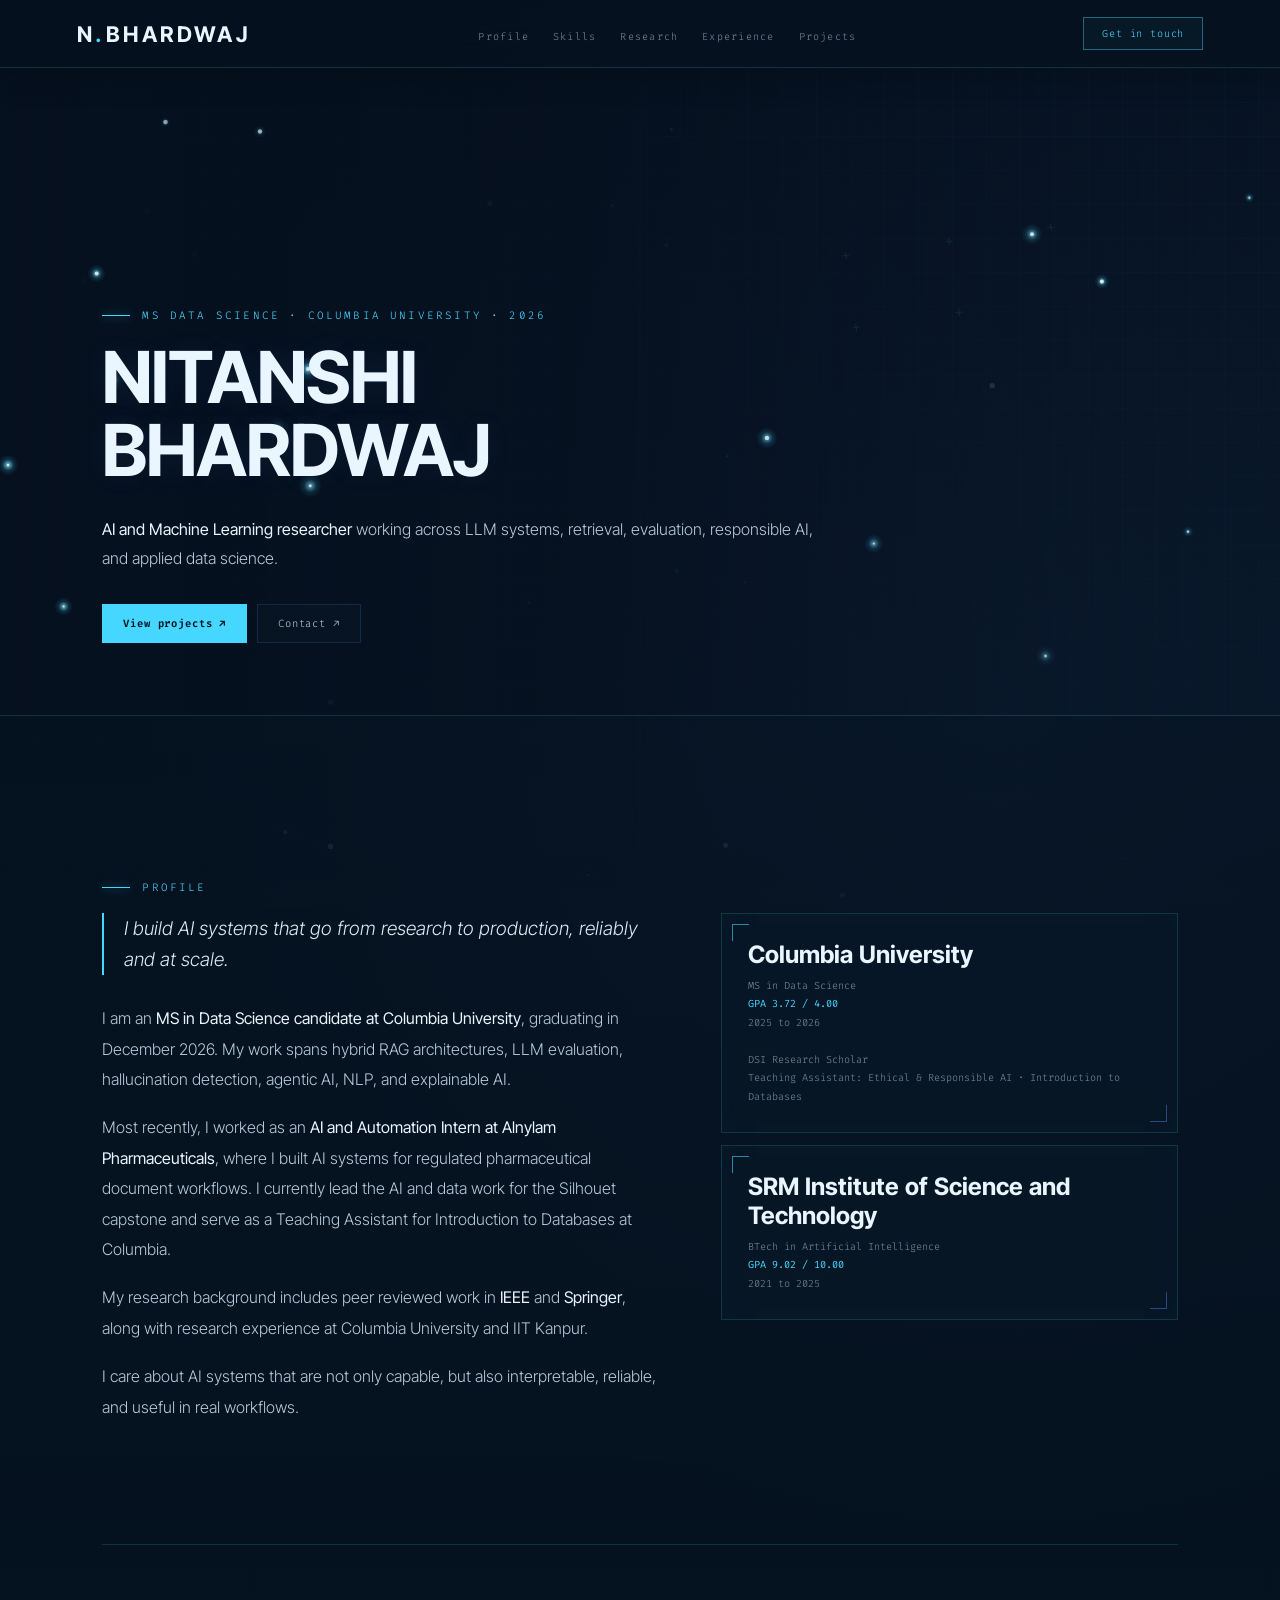
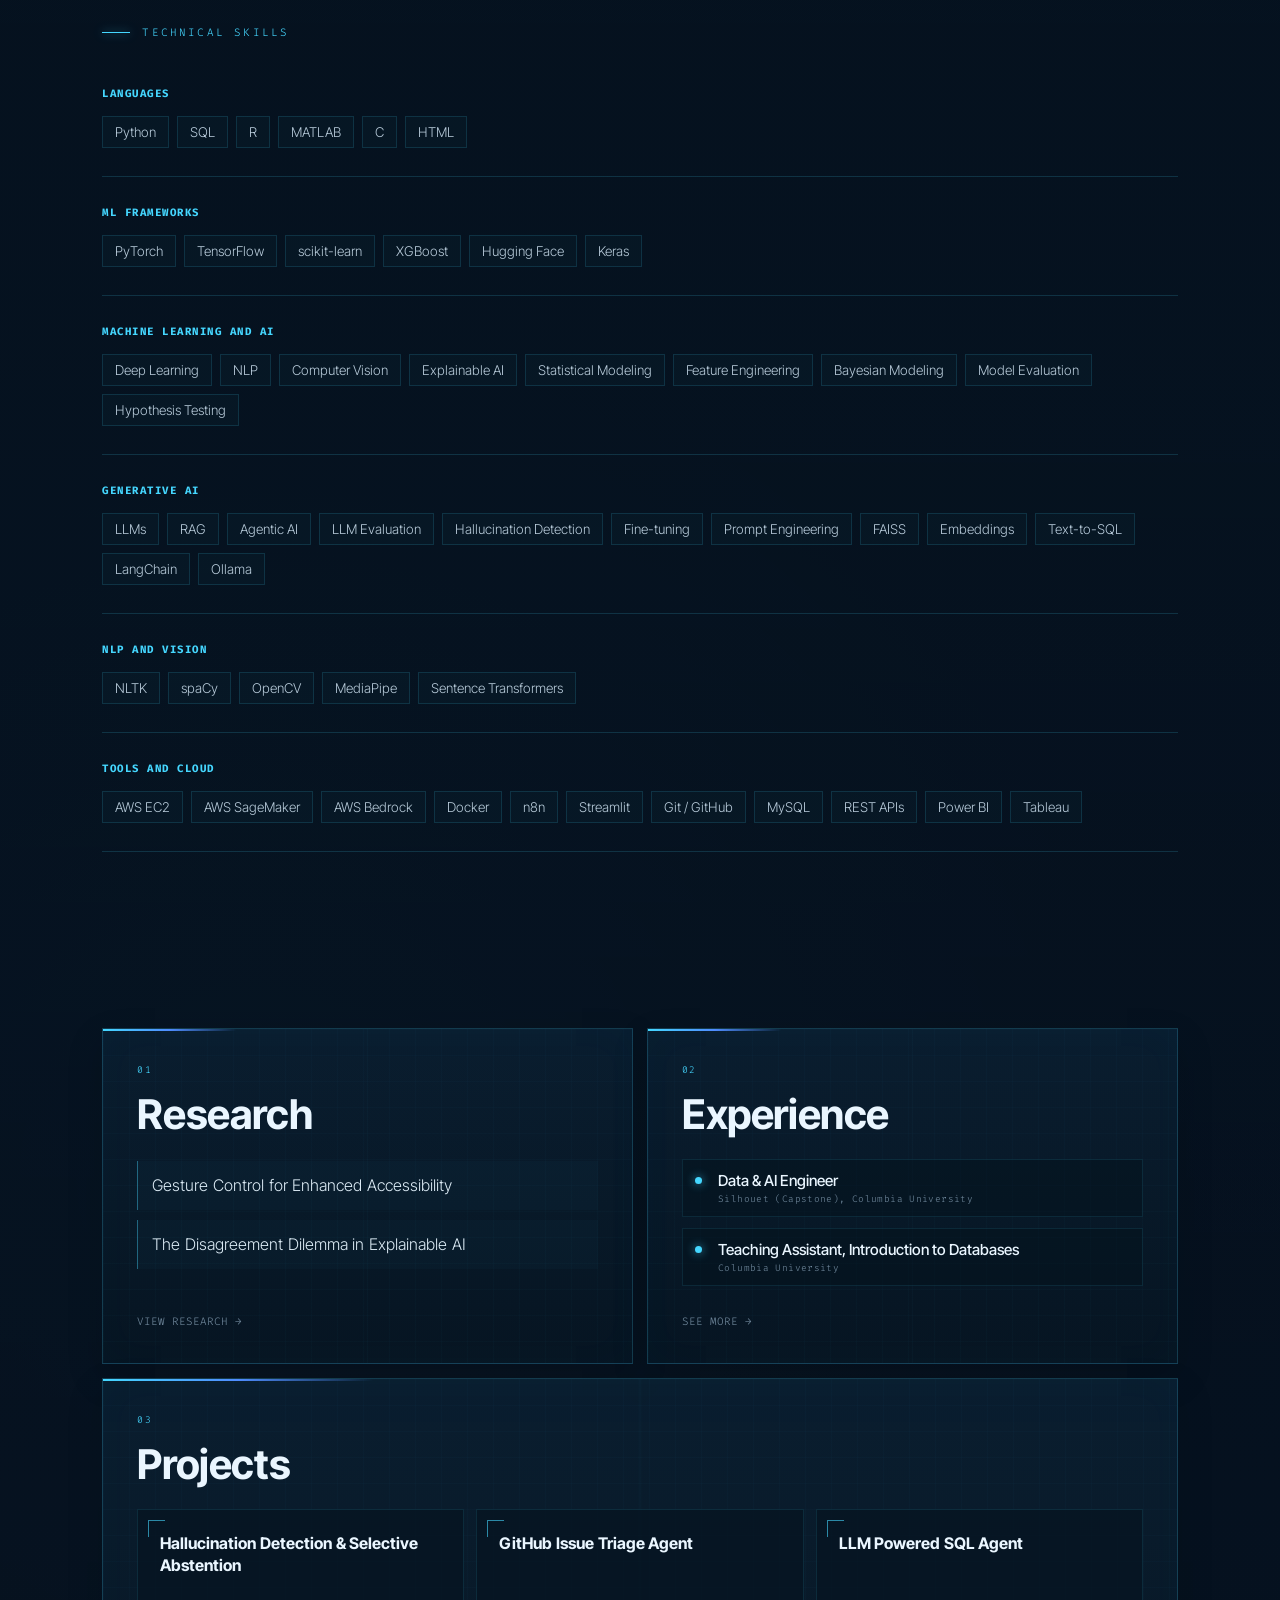
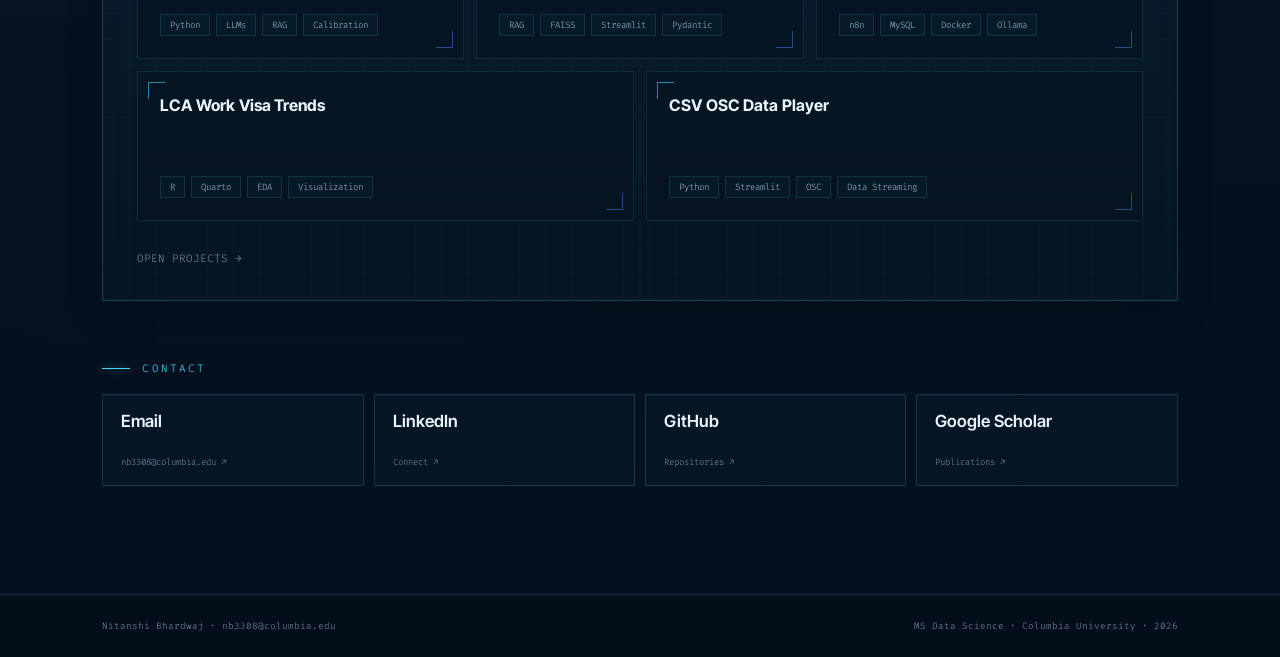
==== commit 0a835d3f: "Update index.html layout and navigation" ====
--- a/index.html
+++ b/index.html
@@ -6,7 +6,7 @@
 <title>Nitanshi Bhardwaj | AI and Data Science</title>
 <meta name="description" content="Nitanshi Bhardwaj, Columbia MS Data Science, AI and Machine Learning portfolio"/>
 <link href="https://fonts.googleapis.com/css2?family=Inter+Tight:ital,wght@0,300;0,400;0,500;0,600;0,700;1,500;1,600&family=Fira+Code:wght@300;400;500&display=swap" rel="stylesheet"/>
-<link rel="stylesheet" href="assets/site.css?v=20261009-8"/>
+<link rel="stylesheet" href="assets/site.css?v=20261009-9"/>
 </head>
 <body>
 <nav>
@@ -15,10 +15,10 @@
 <li><a href="#profile">Profile</a></li>
 <li><a href="#skills">Skills</a></li>
 <li><a href="research.html">Research</a></li>
-<li><a href="experience.html?v=20261009-8">Experience</a></li>
+<li><a href="experience.html?v=20261009-9">Experience</a></li>
 <li><a href="projects.html">Projects</a></li>
 </ul>
-<a class="nav-cta" href="contact.html">Get in touch</a>
+<a class="nav-cta" href="#contact">Get in touch</a>
 </nav>
 
 <section class="hero">
@@ -28,7 +28,7 @@
 <p class="hero-copy"><strong>AI and Machine Learning researcher</strong> working across LLM systems, retrieval, evaluation, responsible AI, and applied data science.</p>
 <div class="hero-actions">
 <a class="btn primary" href="projects.html">View projects ↗</a>
-<a class="btn" href="contact.html">Contact ↗</a>
+<a class="btn" href="#contact">Contact ↗</a>
 </div>
 </div>
 </section>
@@ -76,12 +76,12 @@
 
 <section class="preview-card experience-preview">
 <div class="section-index">02</div>
-<a class="preview-title-link" href="experience.html?v=20261009-8"><h2 class="section-title">Experience</h2></a>
+<a class="preview-title-link" href="experience.html?v=20261009-9"><h2 class="section-title">Experience</h2></a>
 <div class="current-role-list">
+<div class="current-role"><span class="status-dot"></span><div><strong>Data &amp; AI Engineer</strong><small>Silhouet (Capstone), Columbia University</small></div></div>
 <div class="current-role"><span class="status-dot"></span><div><strong>Teaching Assistant, Introduction to Databases</strong><small>Columbia University</small></div></div>
-<div class="current-role"><span class="status-dot"></span><div><strong>Data &amp; AI Engineer</strong><small>Silhouet (Capstone), Columbia University</small></div></div>
 </div>
-<a class="section-arrow" href="experience.html?v=20261009-8">SEE MORE →</a>
+<a class="section-arrow" href="experience.html?v=20261009-9">SEE MORE →</a>
 </section>
 
 <section class="preview-card projects-preview">
@@ -97,11 +97,15 @@
 <a class="section-arrow" href="projects.html">OPEN PROJECTS →</a>
 </section>
 
-<a class="contact-strip" href="contact.html">
-<div><span class="section-index">04</span><h2 class="section-title">Contact</h2></div>
-<span class="contact-strip-copy">Email · LinkedIn · GitHub · Google Scholar</span>
-<span class="section-arrow">OPEN CONTACT →</span>
-</a>
+<section id="contact" class="home-contact">
+<div class="kicker">Contact</div>
+<div class="contact-mini-grid">
+<a class="contact-mini" href="mailto:nb3308@columbia.edu"><strong>Email</strong><span>nb3308@columbia.edu ↗</span></a>
+<a class="contact-mini" href="https://linkedin.com/in/nitanshi-bhardwaj" target="_blank"><strong>LinkedIn</strong><span>Connect ↗</span></a>
+<a class="contact-mini" href="https://github.com/Nitanshi-Bhardwaj" target="_blank"><strong>GitHub</strong><span>Repositories ↗</span></a>
+<a class="contact-mini" href="https://scholar.google.com/citations?user=kpOdxfIAAAAJ" target="_blank"><strong>Google Scholar</strong><span>Publications ↗</span></a>
+</div>
+</section>
 
 </div>
 </main>
@@ -110,6 +114,6 @@
 <span>Nitanshi Bhardwaj · nb3308@columbia.edu</span>
 <span>MS Data Science · Columbia University · 2026</span>
 </footer>
-<script src="assets/site.js?v=20261009-8"></script>
+<script src="assets/site.js?v=20261009-9"></script>
 </body>
 </html>
--- a/assets/site.css
+++ b/assets/site.css
@@ -753,3 +753,89 @@
   letter-spacing:-.015em;
   font-weight:650;
 }
+
+
+/* Typography consistency and homepage cleanup */
+.hero h1,
+.page-head h1{
+  font-family:'Inter Tight',sans-serif;
+  font-size:clamp(2.9rem,5.6vw,5.5rem);
+  line-height:1.02;
+  letter-spacing:-.015em;
+  word-spacing:.12em;
+  font-weight:700;
+  font-style:normal;
+}
+.hero h1 em,
+.page-head h1 em{
+  font:inherit;
+  color:inherit;
+  letter-spacing:inherit;
+  word-spacing:inherit;
+  text-shadow:none;
+}
+.section-title{
+  font-family:'Inter Tight',sans-serif;
+  font-weight:700;
+  letter-spacing:-.01em;
+  word-spacing:.08em;
+}
+.role,
+.info-card h3,
+.project-mini h3,
+.paper h2,
+.project-detail h2,
+.preview-list a{
+  font-family:'Inter Tight',sans-serif;
+  letter-spacing:0;
+  word-spacing:.04em;
+}
+.role{font-weight:600}
+#skills.home-block{border-bottom:none}
+.skill-group:last-child{border-bottom:1px solid var(--line)}
+
+.home-contact{
+  grid-column:1/-1;
+  margin-top:8px;
+  padding:30px 0 4px;
+}
+.home-contact .kicker{margin-bottom:18px}
+.contact-mini-grid{
+  display:grid;
+  grid-template-columns:repeat(4,minmax(0,1fr));
+  gap:10px;
+}
+.contact-mini{
+  min-height:92px;
+  padding:16px 18px;
+  border:1px solid rgba(69,215,255,.18);
+  background:rgba(7,24,39,.72);
+  text-decoration:none;
+  display:flex;
+  flex-direction:column;
+  justify-content:space-between;
+  transition:.2s;
+}
+.contact-mini:hover{
+  border-color:rgba(69,215,255,.45);
+  background:rgba(10,34,53,.86);
+  box-shadow:0 0 20px rgba(69,215,255,.06);
+}
+.contact-mini strong{
+  font-family:'Inter Tight',sans-serif;
+  font-size:1.05rem;
+  font-weight:600;
+  letter-spacing:0;
+}
+.contact-mini span{
+  font-family:'Fira Code',monospace;
+  color:var(--muted);
+  font-size:.56rem;
+  line-height:1.45;
+}
+@media(max-width:900px){
+  .contact-mini-grid{grid-template-columns:repeat(2,minmax(0,1fr))}
+}
+@media(max-width:560px){
+  .contact-mini-grid{grid-template-columns:1fr}
+}
